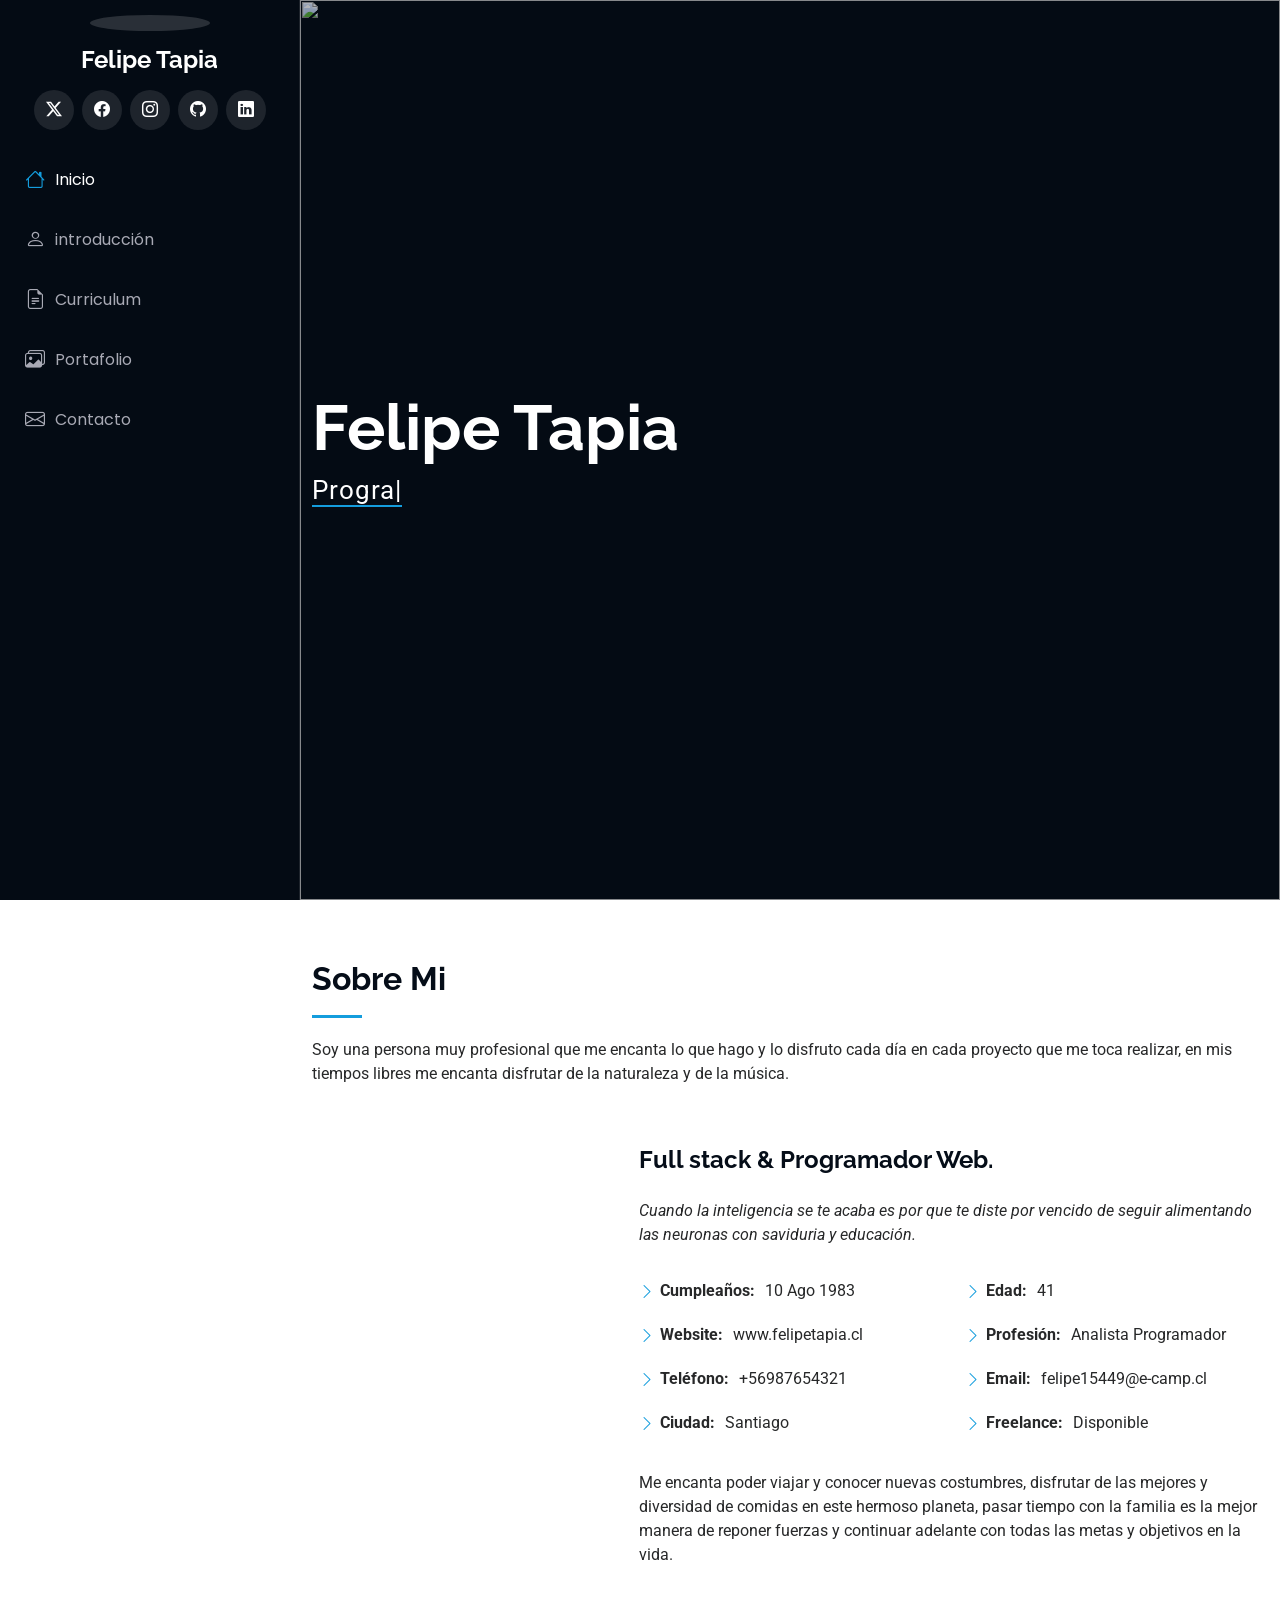
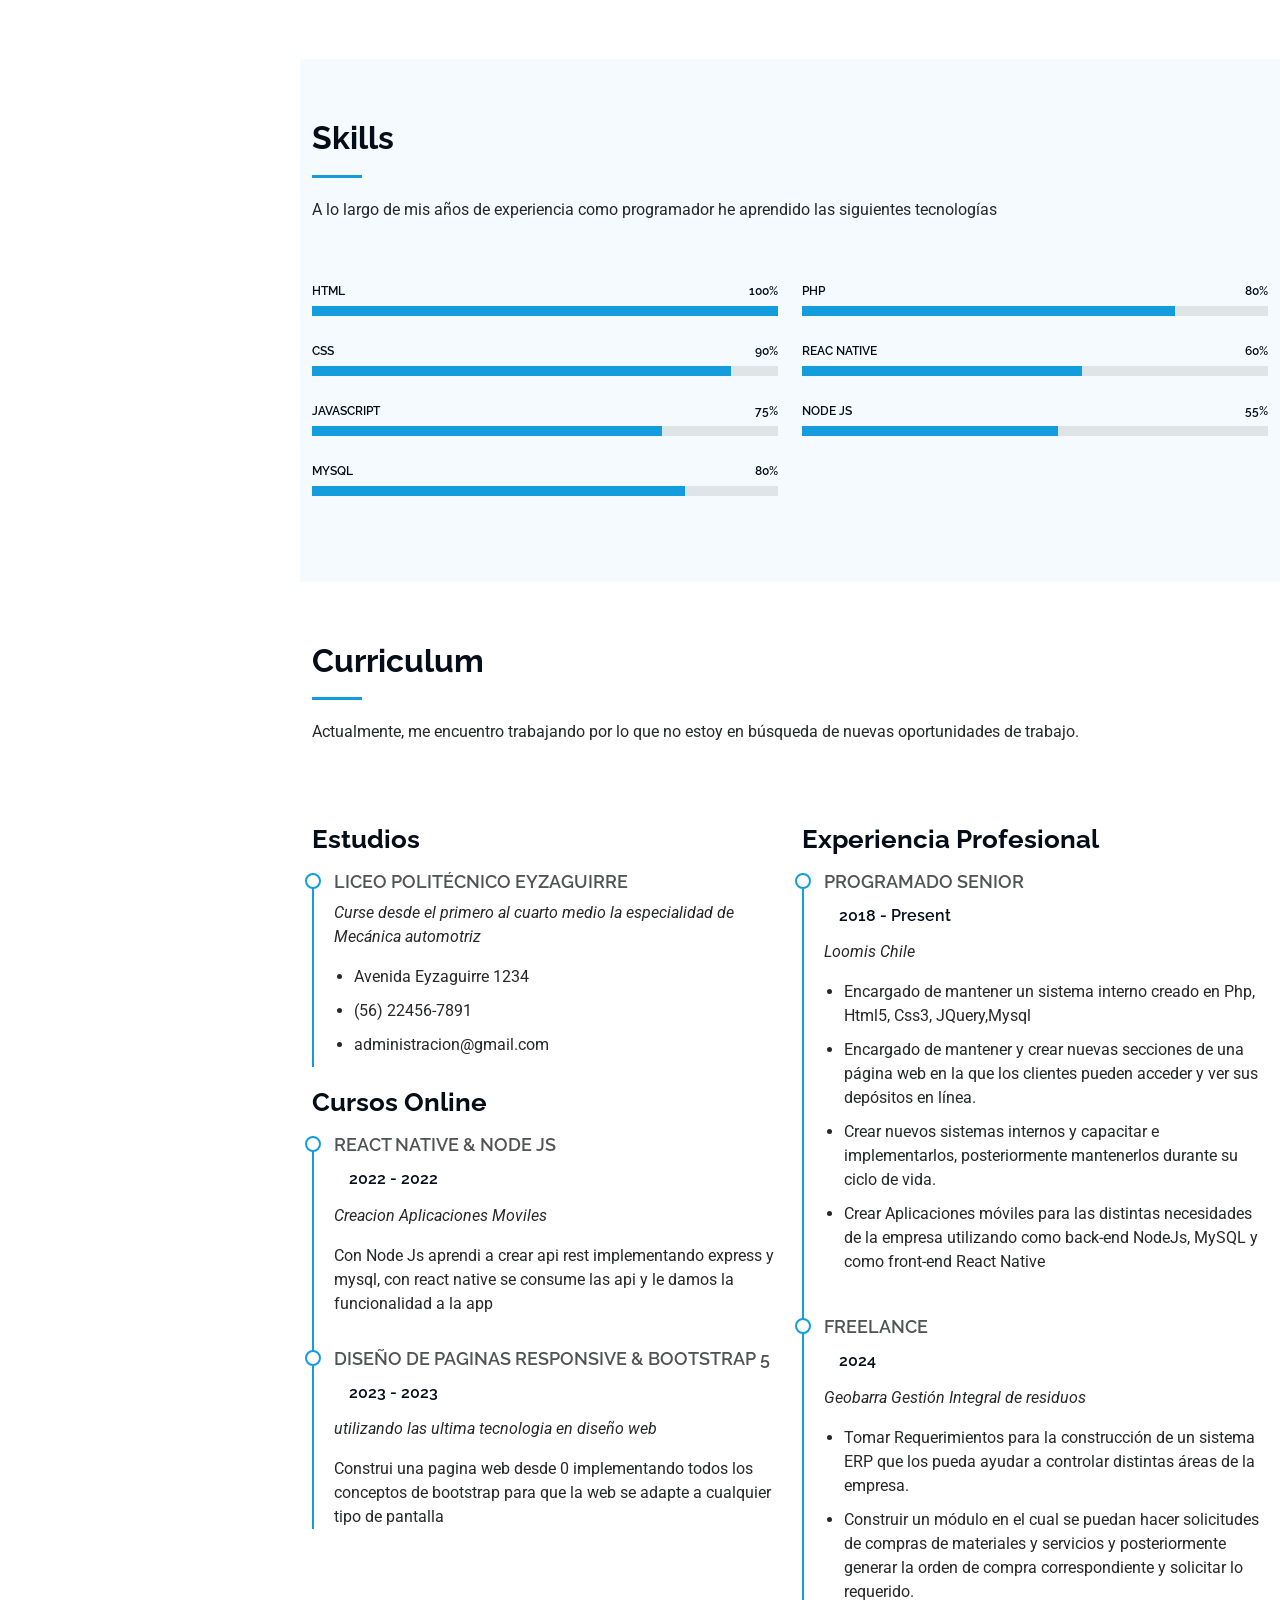
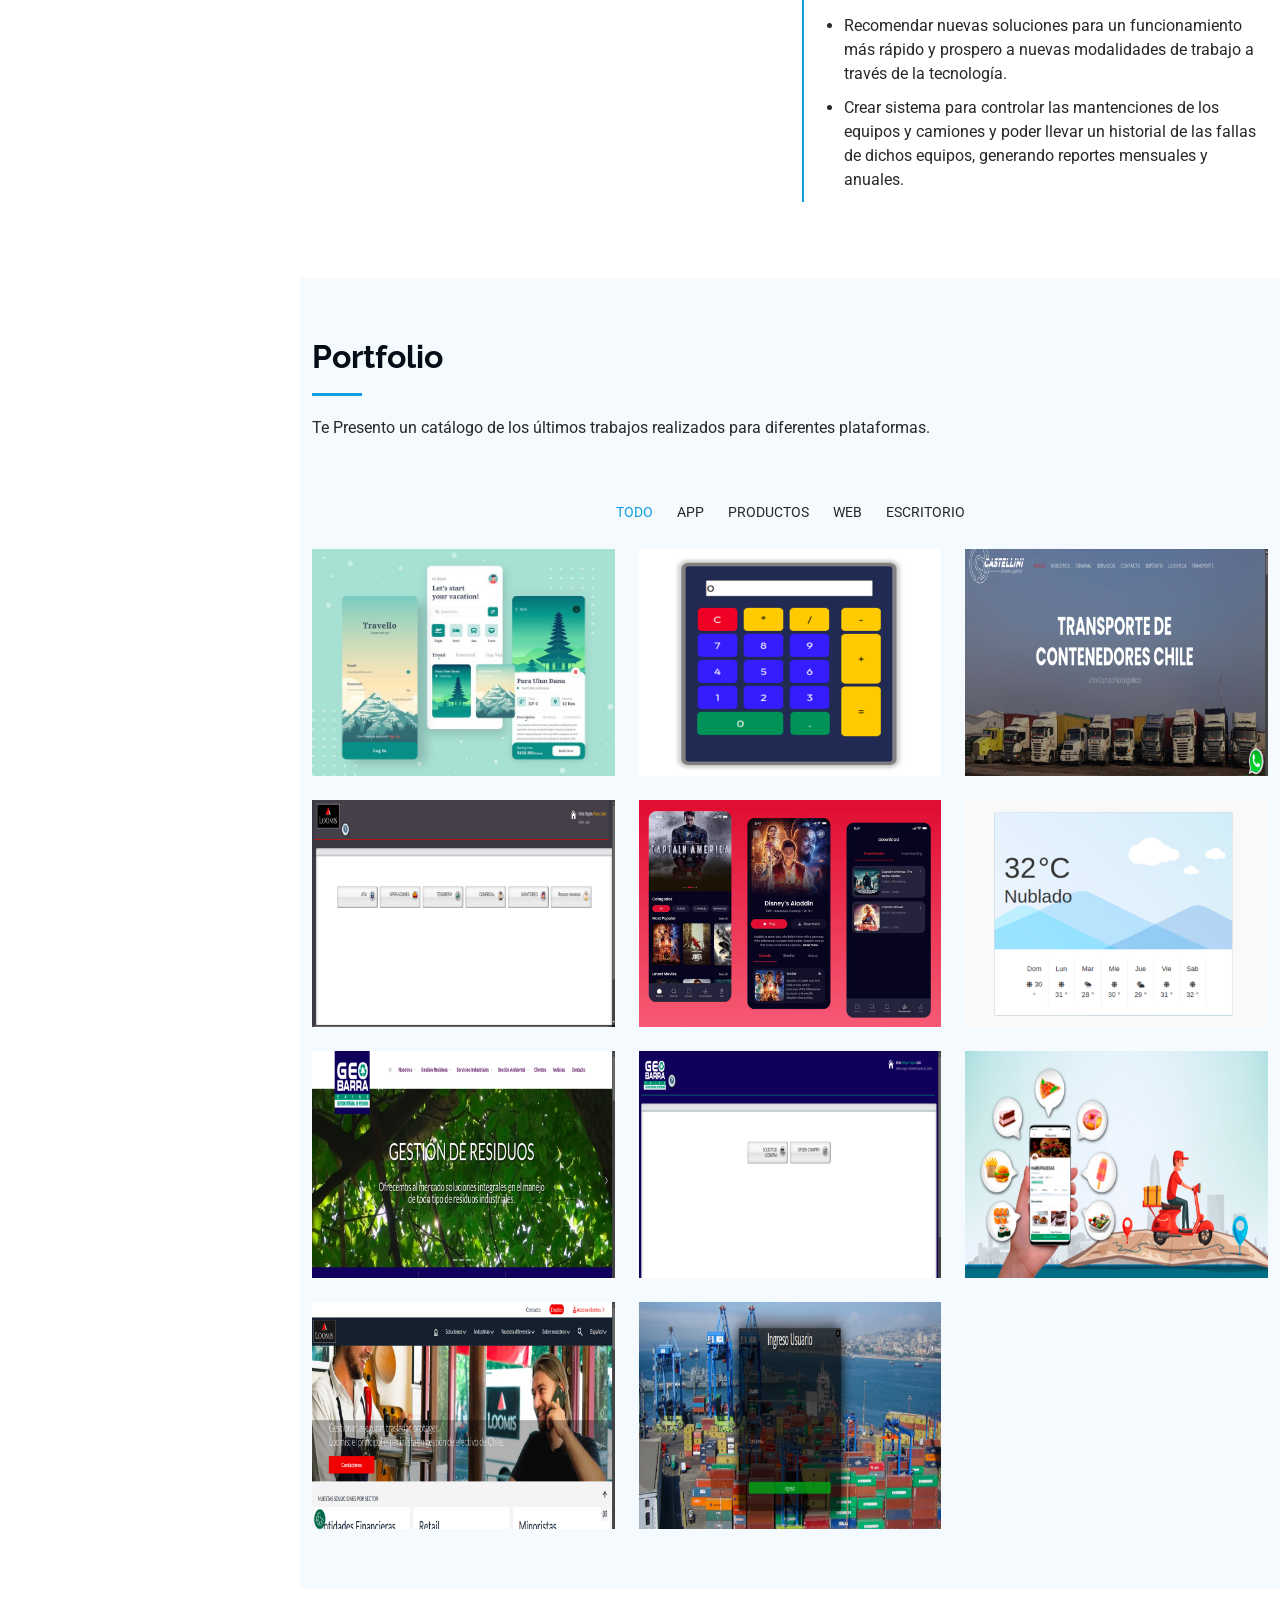
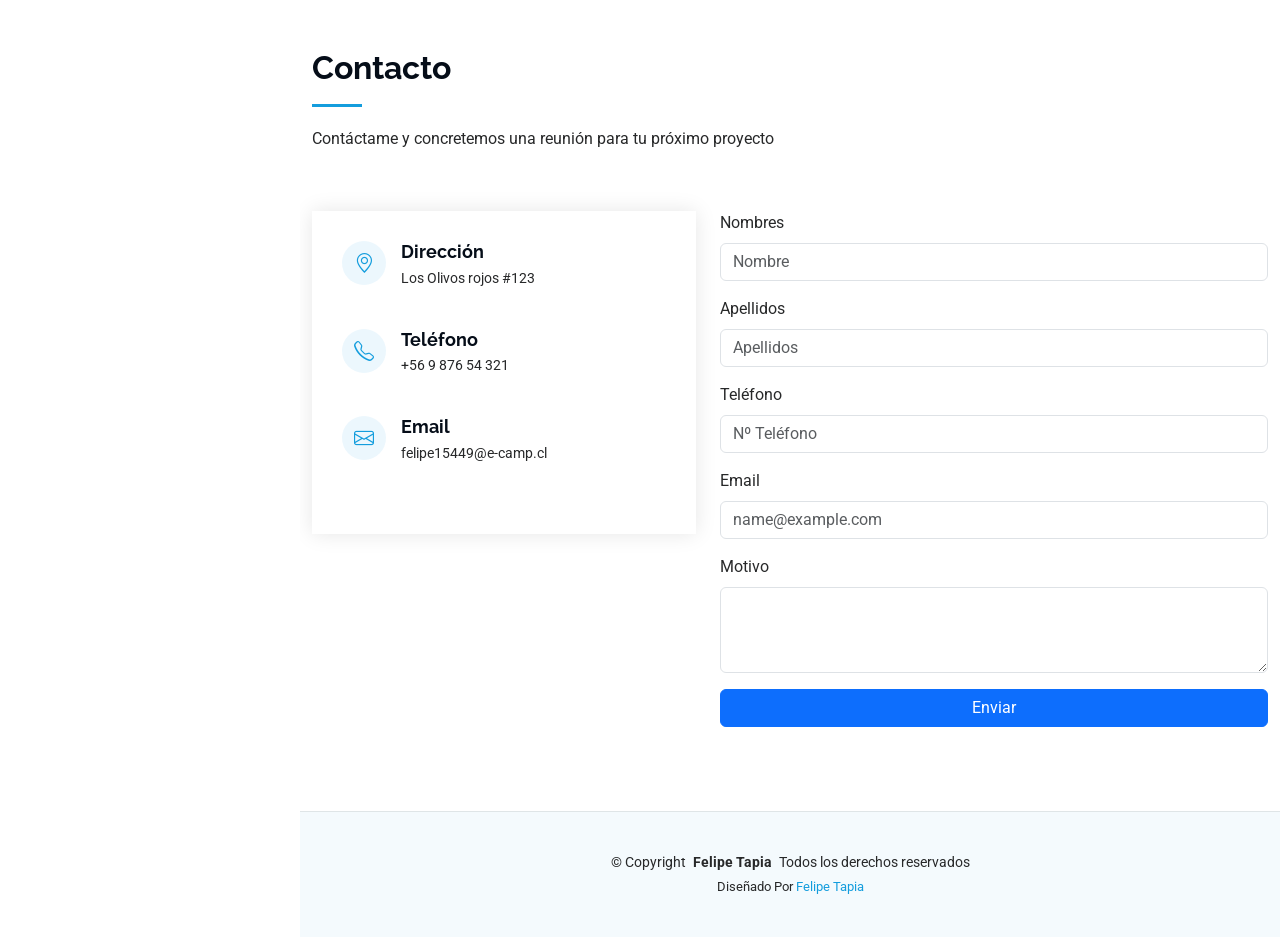
==== index.html @ 6b49dfb5 "Subiendo el Portafolio" ====
<!DOCTYPE html>
<html lang="es">

<head>
  <meta charset="utf-8">
  <meta content="width=device-width, initial-scale=1.0" name="viewport">
  <title>Felipe Tapia</title>
  <meta content="" name="description">
  <meta content="" name="keywords">

  <!-- Favicons -->
  
  <link href="assets/img/apple-touch-icon.png" rel="apple-touch-icon">
  <link href="https://cdn.jsdelivr.net/npm/bootstrap@5.0.2/dist/css/bootstrap.min.css" rel="stylesheet" integrity="sha384-EVSTQN3/azprG1Anm3QDgpJLIm9Nao0Yz1ztcQTwFspd3yD65VohhpuuCOmLASjC" crossorigin="anonymous">

  <!-- Fonts -->
  <link href="https://fonts.googleapis.com" rel="preconnect">
  <link href="https://fonts.gstatic.com" rel="preconnect" crossorigin>
  <link href="https://fonts.googleapis.com/css2?family=Roboto:ital,wght@0,100;0,300;0,400;0,500;0,700;0,900;1,100;1,300;1,400;1,500;1,700;1,900&family=Poppins:ital,wght@0,100;0,200;0,300;0,400;0,500;0,600;0,700;0,800;0,900;1,100;1,200;1,300;1,400;1,500;1,600;1,700;1,800;1,900&family=Raleway:ital,wght@0,100;0,200;0,300;0,400;0,500;0,600;0,700;0,800;0,900;1,100;1,200;1,300;1,400;1,500;1,600;1,700;1,800;1,900&display=swap" rel="stylesheet">

  <!-- Vendor CSS Files -->
  <link href="assets/vendor/bootstrap/css/bootstrap.min.css" rel="stylesheet">
  <link href="assets/vendor/bootstrap-icons/bootstrap-icons.css" rel="stylesheet">
  <link href="assets/vendor/aos/aos.css" rel="stylesheet">
  <link href="assets/vendor/glightbox/css/glightbox.min.css" rel="stylesheet">
  <link href="assets/vendor/swiper/swiper-bundle.min.css" rel="stylesheet">

  <!-- Main CSS File -->
  <link href="assets/css/main.css" rel="stylesheet">


</head>

<body class="index-page">

  <header id="header" class="header dark-background d-flex flex-column">
    <i class="header-toggle d-xl-none bi bi-list"></i>

    <div class="profile-img">
      <img src="assets/img/my-profile-img.jpg" alt="" class="img-fluid rounded-circle">
    </div>

    <a href="index.html" class="logo d-flex align-items-center justify-content-center">
      <!-- Uncomment the line below if you also wish to use an image logo -->
      <!-- <img src="assets/img/logo.png" alt=""> -->
      <h1 class="sitename">Felipe Tapia</h1>
    </a>

    <div class="social-links text-center">
      <a href="#" class="twitter"><i class="bi bi-twitter-x"></i></a>
      <a href="#" class="facebook"><i class="bi bi-facebook"></i></a>
      <a href="#" class="instagram"><i class="bi bi-instagram"></i></a>
      <a href="#" class="google-plus"><i class="bi bi-github"></i></a>
      <a href="#" class="linkedin"><i class="bi bi-linkedin"></i></a>
    </div>

    <nav id="navmenu" class="navmenu">
      <ul>
        <li><a href="#inicio" class="active"><i class="bi bi-house navicon"></i>Inicio</a></li>
        <li><a href="#introduccion"><i class="bi bi-person navicon"></i> introducción</a></li>
        <li><a href="#curriculum"><i class="bi bi-file-earmark-text navicon"></i> Curriculum</a></li>
        <li><a href="#portafolio"><i class="bi bi-images navicon"></i> Portafolio</a></li>
        <li><a href="#contacto"><i class="bi bi-envelope navicon"></i> Contacto</a></li>
      </ul>
    </nav>

  </header>

  <main class="main">

    <!-- Hero Section -->
    <section id="inicio" class="hero section dark-background">

      <img src="assets/img/hero-bg.jpg" alt="" data-aos="fade-in" class="">

      <div class="container" data-aos="fade-up" data-aos-delay="100">
        <h2>Felipe Tapia</h2>
        <p><span class="typed" data-typed-items="Programador, Full Stack, Freelancer">Programador</span><span class="typed-cursor typed-cursor--blink" aria-hidden="true"></span><span class="typed-cursor typed-cursor--blink" aria-hidden="true"></span></p>
      </div>

    </section><!-- /Hero Section -->

    <!-- About Section -->
    <section id="introduccion" class="about section">

      <!-- Section Title -->
      <div class="container section-title" data-aos="fade-up">
        <h2>Sobre Mi</h2>
        <p>Soy una persona muy profesional que me encanta lo que hago y lo disfruto cada día en cada proyecto que me toca realizar, en mis tiempos libres me encanta disfrutar de la naturaleza y de la música. </p>
      </div><!-- End Section Title -->

      <div class="container" data-aos="fade-up" data-aos-delay="100">

        <div class="row gy-4 justify-content-center">
          <div class="col-lg-4">
            <img src="assets/img/my-profile-img.jpg" class="img-fluid" alt="">
          </div>
          <div class="col-lg-8 content">
            <h2>Full stack &amp; Programador Web.</h2>
            <p class="fst-italic py-3">
              Cuando la inteligencia se te acaba es por que te diste por vencido de seguir alimentando las neuronas con saviduria y educación.
            </p>
            <div class="row">
              <div class="col-lg-6">
                <ul>
                  <li><i class="bi bi-chevron-right"></i> <strong>Cumpleaños:</strong> <span>10 Ago 1983</span></li>
                  <li><i class="bi bi-chevron-right"></i> <strong>Website:</strong> <span>www.felipetapia.cl</span></li>
                  <li><i class="bi bi-chevron-right"></i> <strong>Teléfono:</strong> <span>+56987654321</span></li>
                  <li><i class="bi bi-chevron-right"></i> <strong>Ciudad:</strong> <span>Santiago</span></li>
                </ul>
              </div>
              <div class="col-lg-6">
                <ul>
                  <li><i class="bi bi-chevron-right"></i> <strong>Edad:</strong> <span>41</span></li>
                  <li><i class="bi bi-chevron-right"></i> <strong>Profesión:</strong> <span>Analista Programador</span></li>
                  <li><i class="bi bi-chevron-right"></i> <strong>Email:</strong> <span>felipe15449@e-camp.cl</span></li>
                  <li><i class="bi bi-chevron-right"></i> <strong>Freelance:</strong> <span>Disponible</span></li>
                </ul>
              </div>
            </div>
            <p class="py-3">
              Me encanta poder viajar y conocer nuevas costumbres, disfrutar de las mejores y diversidad de comidas en este hermoso planeta, pasar tiempo con la familia es la mejor manera de reponer fuerzas y continuar adelante con todas las metas y objetivos en la vida.
            </p>
          </div>
        </div>

      </div>

    </section><!-- /About Section -->



    <!-- Skills Section -->
    <section id="skills" class="skills section light-background">

      <!-- Section Title -->
      <div class="container section-title" data-aos="fade-up">
        <h2>Skills</h2>
        <p>A lo largo de mis años de experiencia como programador he aprendido las siguientes tecnologías</p>
      </div><!-- End Section Title -->

      <div class="container" data-aos="fade-up" data-aos-delay="100">

        <div class="row skills-content skills-animation">

          <div class="col-lg-6">

            <div class="progress">
              <span class="skill"><span>HTML</span> <i class="val">100%</i></span>
              <div class="progress-bar-wrap">
                <div class="progress-bar" role="progressbar" aria-valuenow="100" aria-valuemin="0" aria-valuemax="100"></div>
              </div>
            </div><!-- End Skills Item -->

            <div class="progress">
              <span class="skill"><span>CSS</span> <i class="val">90%</i></span>
              <div class="progress-bar-wrap">
                <div class="progress-bar" role="progressbar" aria-valuenow="90" aria-valuemin="0" aria-valuemax="100"></div>
              </div>
            </div><!-- End Skills Item -->

            <div class="progress">
              <span class="skill"><span>JavaScript</span> <i class="val">75%</i></span>
              <div class="progress-bar-wrap">
                <div class="progress-bar" role="progressbar" aria-valuenow="75" aria-valuemin="0" aria-valuemax="100"></div>
              </div>
            </div><!-- End Skills Item -->

            <div class="progress">
              <span class="skill"><span>Mysql</span> <i class="val">80%</i></span>
              <div class="progress-bar-wrap">
                <div class="progress-bar" role="progressbar" aria-valuenow="80" aria-valuemin="0" aria-valuemax="100"></div>
              </div>
            </div><!-- End Skills Item -->

          </div>

          <div class="col-lg-6">

            <div class="progress">
              <span class="skill"><span>PHP</span> <i class="val">80%</i></span>
              <div class="progress-bar-wrap">
                <div class="progress-bar" role="progressbar" aria-valuenow="80" aria-valuemin="0" aria-valuemax="100"></div>
              </div>
            </div><!-- End Skills Item -->

            <div class="progress">
              <span class="skill"><span>Reac Native</span> <i class="val">60%</i></span>
              <div class="progress-bar-wrap">
                <div class="progress-bar" role="progressbar" aria-valuenow="60" aria-valuemin="0" aria-valuemax="100"></div>
              </div>
            </div><!-- End Skills Item -->

            <div class="progress">
              <span class="skill"><span>Node Js</span> <i class="val">55%</i></span>
              <div class="progress-bar-wrap">
                <div class="progress-bar" role="progressbar" aria-valuenow="55" aria-valuemin="0" aria-valuemax="100"></div>
              </div>
            </div><!-- End Skills Item -->

          </div>

        </div>

      </div>

    </section><!-- /Skills Section -->

    <!-- Resume Section -->
    <section id="curriculum" class="resume section">

      <!-- Section Title -->
      <div class="container section-title" data-aos="fade-up">
        <h2>Curriculum</h2>
        <p>Actualmente, me encuentro trabajando por lo que no estoy en búsqueda de nuevas oportunidades de trabajo.</p>
      </div><!-- End Section Title -->

      <div class="container">

        <div class="row">

          <div class="col-lg-6" data-aos="fade-up" data-aos-delay="100">
            <h3 class="resume-title">Estudios</h3>

            <div class="resume-item pb-0">
              <h4>Liceo Politécnico Eyzaguirre</h4>
              <p><em>Curse desde el primero al cuarto medio la especialidad de Mecánica automotriz</em></p>
              <ul>
                <li>Avenida Eyzaguirre 1234</li>
                <li>(56) 22456-7891</li>
                <li>administracion@gmail.com</li>
              </ul>
            </div><!-- Edn Resume Item -->

            <h3 class="resume-title">Cursos Online</h3>
            <div class="resume-item">
              <h4>React Native &amp; Node Js</h4>
              <h5>2022 - 2022</h5>
              <p><em>Creacion Aplicaciones Moviles</em></p>
              <p>Con Node Js aprendi a crear api rest implementando express y mysql, con react native se consume las api y le damos la funcionalidad a la app</p>
            </div><!-- Edn Resume Item -->

            <div class="resume-item">
              <h4>Diseño De Paginas Responsive &amp; Bootstrap 5</h4>
              <h5>2023 - 2023</h5>
              <p><em>utilizando las ultima tecnologia en diseño web</em></p>
              <p>Construi una pagina web desde 0 implementando todos los conceptos de bootstrap para que la web se adapte a cualquier tipo de pantalla</p>
            </div><!-- Edn Resume Item -->

          </div>

          <div class="col-lg-6" data-aos="fade-up" data-aos-delay="200">
            <h3 class="resume-title">Experiencia Profesional</h3>
            <div class="resume-item">
              <h4>Programado Senior</h4>
              <h5>2018 - Present</h5>
              <p><em>Loomis Chile </em></p>
              <ul>
                <li>Encargado de mantener un sistema interno creado en Php, Html5, Css3, JQuery,Mysql</li>
                <li>Encargado de mantener y crear nuevas secciones de una página web en la que los clientes pueden acceder y ver sus depósitos en línea. </li>
                <li>Crear nuevos sistemas internos y capacitar e implementarlos, posteriormente mantenerlos durante su ciclo de vida.</li>
                <li>Crear Aplicaciones móviles para las distintas necesidades de la empresa utilizando como back-end NodeJs, MySQL y como front-end React Native</li>
              </ul>
            </div><!-- Edn Resume Item -->

            <div class="resume-item">
              <h4>Freelance</h4>
              <h5>2024</h5>
              <p><em>Geobarra Gestión Integral de residuos</em></p>
              <ul>
                <li>Tomar Requerimientos para la construcción de un sistema ERP que los pueda ayudar a controlar distintas áreas de la empresa.</li>
                <li>Construir un módulo en el cual se puedan hacer solicitudes de compras de materiales y servicios y posteriormente generar la orden de compra correspondiente y solicitar lo requerido.</li>
                <li>Recomendar nuevas soluciones para un funcionamiento más rápido y prospero a nuevas modalidades de trabajo a través de la tecnología.</li>
                <li>Crear sistema para controlar las mantenciones de los equipos y camiones y poder llevar un historial de las fallas de dichos equipos, generando reportes mensuales y anuales.</li>
              </ul>
            </div><!-- Edn Resume Item -->

          </div>

        </div>

      </div>

    </section><!-- /Resume Section -->

    <!-- Portfolio Section -->
    <section id="portafolio" class="portfolio section light-background">

      <!-- Section Title -->
      <div class="container section-title" data-aos="fade-up">
        <h2>Portfolio</h2>
        <p>Te Presento un catálogo de los últimos trabajos realizados para diferentes plataformas.</p>
      </div><!-- End Section Title -->

      <div class="container">

        <div class="isotope-layout" data-default-filter="*" data-layout="masonry" data-sort="original-order">

          <ul class="portfolio-filters isotope-filters" data-aos="fade-up" data-aos-delay="100">
            <li data-filter="*" class="filter-active">Todo</li>
            <li data-filter=".filter-app">App</li>
            <li data-filter=".filter-product">Productos</li>
            <li data-filter=".filter-branding">Web</li>
            <li data-filter=".filter-books">Escritorio</li>
          </ul><!-- End Portfolio Filters -->

          <div class="row gy-4 isotope-container" data-aos="fade-up" data-aos-delay="200">

            <div class="col-lg-4 col-md-6 portfolio-item isotope-item filter-app">
              <div class="portfolio-content h-100">
                <img src="assets/img/portfolio/travel-app.jpg" class="img-fluid" alt="">
                <div class="portfolio-info">
                  <h4>App Travel</h4>
                  <p>App Móvil para Viajeros</p>
                  <a href="assets/img/portfolio/travel-app.jpg" title="App Travel" data-gallery="portfolio-gallery-app" class="glightbox preview-link"><i class="bi bi-zoom-in"></i></a>
                  <a href="https//github.com" title="More Details" class="details-link"><i class="bi bi-link-45deg"></i></a>
                </div>
              </div>
            </div><!-- End Portfolio Item -->

            <div class="col-lg-4 col-md-6 portfolio-item isotope-item filter-product">
              <div class="portfolio-content h-100">
                <img src="assets/img/portfolio/calculadora.png" class="img-fluid" alt="">
                <div class="portfolio-info">
                  <h4>Calculadora</h4>
                  <p>Calucaldora Pequeña</p>
                  <a href="assets/img/portfolio/calculadora.png" title="Calculadora" data-gallery="portfolio-gallery-product" class="glightbox preview-link"><i class="bi bi-zoom-in"></i></a>
                  <a href="#" title="More Details" class="details-link"><i class="bi bi-link-45deg"></i></a>
                </div>
              </div>
            </div><!-- End Portfolio Item -->

            <div class="col-lg-4 col-md-6 portfolio-item isotope-item filter-branding">
              <div class="portfolio-content h-100">
                <img src="assets/img/portfolio/web-1.png" class="img-fluid" alt="">
                <div class="portfolio-info">
                  <h4>Web Castellini</h4>
                  <p>Pagina Web Empresa Castellini</p>
                  <a href="assets/img/portfolio/web-1.png" title="Castellini" data-gallery="portfolio-gallery-branding" class="glightbox preview-link"><i class="bi bi-zoom-in"></i></a>
                  <a href="#" title="More Details" class="details-link"><i class="bi bi-link-45deg"></i></a>
                </div>
              </div>
            </div><!-- End Portfolio Item -->

            <div class="col-lg-4 col-md-6 portfolio-item isotope-item filter-books">
              <div class="portfolio-content h-100">
                <img src="assets/img/portfolio/escritorio-1.png" class="img-fluid" alt="">
                <div class="portfolio-info">
                  <h4>Sistema Loomis</h4>
                  <p>Sistema Integral Loomis</p>
                  <a href="assets/img/portfolio/escritorio-1.png" title="Loomis System" data-gallery="portfolio-gallery-book" class="glightbox preview-link"><i class="bi bi-zoom-in"></i></a>
                  <a href="#" title="More Details" class="details-link"><i class="bi bi-link-45deg"></i></a>
                </div>
              </div>
            </div><!-- End Portfolio Item -->

            <div class="col-lg-4 col-md-6 portfolio-item isotope-item filter-app">
              <div class="portfolio-content h-100">
                <img src="assets/img/portfolio/app-movies.jpg" class="img-fluid" alt="">
                <div class="portfolio-info">
                  <h4>App Movies</h4>
                  <p>App de catálogos de películas</p>
                  <a href="assets/img/portfolio/app-movies.jpg" title="App Movies" data-gallery="portfolio-gallery-app" class="glightbox preview-link"><i class="bi bi-zoom-in"></i></a>
                  <a href="#" title="More Details" class="details-link"><i class="bi bi-link-45deg"></i></a>
                </div>
              </div>
            </div><!-- End Portfolio Item -->

            <div class="col-lg-4 col-md-6 portfolio-item isotope-item filter-product">
              <div class="portfolio-content h-100">
                <img src="assets/img/portfolio/celcius.png" class="img-fluid" alt="">
                <div class="portfolio-info">
                  <h4>Clima</h4>
                  <p>Controlador del clima</p>
                  <a href="assets/img/portfolio/celcius.png" title="Clima" data-gallery="portfolio-gallery-product" class="glightbox preview-link"><i class="bi bi-zoom-in"></i></a>
                  <a href="#" title="More Details" class="details-link"><i class="bi bi-link-45deg"></i></a>
                </div>
              </div>
            </div><!-- End Portfolio Item -->

            <div class="col-lg-4 col-md-6 portfolio-item isotope-item filter-branding">
              <div class="portfolio-content h-100">
                <img src="assets/img/portfolio/web-2.png" class="img-fluid" alt="">
                <div class="portfolio-info">
                  <h4>Geobarra</h4>
                  <p>Web Empresa Geobarra</p>
                  <a href="assets/img/portfolio/web-2.png" title="geobarra" data-gallery="portfolio-gallery-branding" class="glightbox preview-link"><i class="bi bi-zoom-in"></i></a>
                  <a href="#" title="More Details" class="details-link"><i class="bi bi-link-45deg"></i></a>
                </div>
              </div>
            </div><!-- End Portfolio Item -->

            <div class="col-lg-4 col-md-6 portfolio-item isotope-item filter-books">
              <div class="portfolio-content h-100">
                <img src="assets/img/portfolio/escritorio-2.png" class="img-fluid" alt="">
                <div class="portfolio-info">
                  <h4>Sistema Geobarra</h4>
                  <p>Sistema Integral Geobarra</p>
                  <a href="assets/img/portfolio/escritorio-2.png" title="Geobarra System" data-gallery="portfolio-gallery-book" class="glightbox preview-link"><i class="bi bi-zoom-in"></i></a>
                  <a href="#" title="More Details" class="details-link"><i class="bi bi-link-45deg"></i></a>
                </div>
              </div>
            </div><!-- End Portfolio Item -->

            <div class="col-lg-4 col-md-6 portfolio-item isotope-item filter-app">
              <div class="portfolio-content h-100">
                <img src="assets/img/portfolio/app-delivery.jpg" class="img-fluid" alt="">
                <div class="portfolio-info">
                  <h4>App delivery</h4>
                  <p>App Venta comida rápida</p>
                  <a href="assets/img/portfolio/app-delivery.jpg" title="App Delivery" data-gallery="portfolio-gallery-app" class="glightbox preview-link"><i class="bi bi-zoom-in"></i></a>
                  <a href="#" title="More Details" class="details-link"><i class="bi bi-link-45deg"></i></a>
                </div>
              </div>
            </div><!-- End Portfolio Item -->

           

            <div class="col-lg-4 col-md-6 portfolio-item isotope-item filter-branding">
              <div class="portfolio-content h-100">
                <img src="assets/img/portfolio/web-3.png" class="img-fluid" alt="">
                <div class="portfolio-info">
                  <h4>web Loomis</h4>
                  <p>Pagina Web Loomis</p>
                  <a href="assets/img/portfolio/web-3.png" title="Loomis" data-gallery="portfolio-gallery-branding" class="glightbox preview-link"><i class="bi bi-zoom-in"></i></a>
                  <a href="#" title="More Details" class="details-link"><i class="bi bi-link-45deg"></i></a>
                </div>
              </div>
            </div><!-- End Portfolio Item -->

            <div class="col-lg-4 col-md-6 portfolio-item isotope-item filter-books">
              <div class="portfolio-content h-100">
                <img src="assets/img/portfolio/escritorio-3.png" class="img-fluid" alt="">
                <div class="portfolio-info">
                  <h4>Sitema Castellini</h4>
                  <p>Sistema Integral Castellini</p>
                  <a href="assets/img/portfolio/escritorio-3.png" title="Castellini System" data-gallery="portfolio-gallery-book" class="glightbox preview-link"><i class="bi bi-zoom-in"></i></a>
                  <a href="#" title="More Details" class="details-link"><i class="bi bi-link-45deg"></i></a>
                </div>
              </div>
            </div><!-- End Portfolio Item -->

          </div><!-- End Portfolio Container -->

        </div>

      </div>

    </section><!-- /Portfolio Section -->



    <!-- Contact Section -->
    <section id="contacto" class="contact section">

      <!-- Section Title -->
      <div class="container section-title" data-aos="fade-up">
        <h2>Contacto</h2>
        <p>Contáctame y concretemos una reunión para tu próximo proyecto</p>
      </div><!-- End Section Title -->

      <div class="container" data-aos="fade-up" data-aos-delay="100">

        <div class="row gy-4">

          <div class="col-lg-5">

            <div class="info-wrap">
              <div class="info-item d-flex" data-aos="fade-up" data-aos-delay="200">
                <i class="bi bi-geo-alt flex-shrink-0"></i>
                <div>
                  <h3>Dirección</h3>
                  <p>Los Olivos rojos #123</p>
                </div>
              </div><!-- End Info Item -->

              <div class="info-item d-flex" data-aos="fade-up" data-aos-delay="300">
                <i class="bi bi-telephone flex-shrink-0"></i>
                <div>
                  <h3>Teléfono</h3>
                  <p>+56 9 876 54 321</p>
                </div>
              </div><!-- End Info Item -->

              <div class="info-item d-flex" data-aos="fade-up" data-aos-delay="400">
                <i class="bi bi-envelope flex-shrink-0"></i>
                <div>
                  <h3>Email </h3>
                  <p>felipe15449@e-camp.cl</p>
                </div>
              </div><!-- End Info Item -->

              
            </div>
          </div>

          <div class="col-lg-7">
            <div class="mb-3">
              <label for="exampleFormControlInput1" class="form-label">Nombres</label>
              <input type="text" class="form-control" id="nombre" placeholder="Nombre" required>
              <div id="validaNombre"></div>
            </div>
            <div class="mb-3">
              <label for="exampleFormControlInput1" class="form-label">Apellidos</label>
              <input type="text" class="form-control" id="apellidos" placeholder="Apellidos" required>
              <div id="validApellidos"></div>
            </div>
            <div class="mb-3">
              <label for="exampleFormControlInput1" class="form-label">Teléfono</label>
              <input type="text" class="form-control" id="telefono" placeholder="Nº Teléfono" required>
              <div id="validaTelefono"></div>
            </div>
            
            <div class="mb-3">
              <label for="exampleFormControlInput1" class="form-label">Email</label>
              <input type="email" class="form-control" id="email" placeholder="name@example.com" required>
              <div id="validaEmail"></div>
            </div>
            <div class="mb-3">
              <label for="exampleFormControlTextarea1" class="form-label">Motivo</label>
              <textarea class="form-control" id="motivo" rows="3" required></textarea>
              <div id="validaMotivo"></div>
            </div>

            <div class="d-grid gap-2">
              
              <button class="btn btn-primary" type="button" id="alertButton">Enviar</button>
            </div>
          </div><!-- End Contacto Formulario -->
          <div id="alertContainer"></div>

        </div>

      </div>

    </section><!-- /Contacto Section -->

  </main>

  <footer id="footer" class="footer position-relative light-background">

    <div class="container">
      <div class="copyright text-center ">
        <p>© <span>Copyright</span> <strong class="px-1 sitename">Felipe Tapia</strong> <span>Todos los derechos reservados</span></p>
      </div>
      <div class="credits">
        
        Diseñado Por <a href="#">Felipe Tapia</a>
      </div>
    </div>

  </footer>

  <!-- Scroll Top -->
  <a href="#" id="scroll-top" class="scroll-top d-flex align-items-center justify-content-center"><i class="bi bi-arrow-up-short"></i></a>

  <!-- Preloader -->
  <div id="preloader"></div>

  <!-- Vendor JS Files -->
   <script src="assets/js/script.js"></script>
  <script src="assets/vendor/bootstrap/js/bootstrap.bundle.min.js"></script>
  <script src="assets/vendor/php-email-form/validate.js"></script>
  <script src="assets/vendor/aos/aos.js"></script>
  <script src="assets/vendor/typed.js/typed.umd.js"></script>
  <script src="assets/vendor/purecounter/purecounter_vanilla.js"></script>
  <script src="assets/vendor/waypoints/noframework.waypoints.js"></script>
  <script src="assets/vendor/glightbox/js/glightbox.min.js"></script>
  <script src="assets/vendor/imagesloaded/imagesloaded.pkgd.min.js"></script>
  <script src="assets/vendor/isotope-layout/isotope.pkgd.min.js"></script>
  <script src="assets/vendor/swiper/swiper-bundle.min.js"></script>
  

  <!-- Main JS File -->
  <script src="assets/js/main.js"></script>

</body>

</html>
---- assets/css/main.css ----
/**
* Template Name: iPortfolio
* Template URL: https://bootstrapmade.com/iportfolio-bootstrap-portfolio-websites-template/
* Updated: Jun 29 2024 with Bootstrap v5.3.3
* Author: BootstrapMade.com
* License: https://bootstrapmade.com/license/
*/

/*--------------------------------------------------------------
# Font & Color Variables
# Help: https://bootstrapmade.com/color-system/
--------------------------------------------------------------*/
/* Fonts */
:root {
  --default-font: "Roboto",  system-ui, -apple-system, "Segoe UI", Roboto, "Helvetica Neue", Arial, "Noto Sans", "Liberation Sans", sans-serif, "Apple Color Emoji", "Segoe UI Emoji", "Segoe UI Symbol", "Noto Color Emoji";
  --heading-font: "Raleway",  sans-serif;
  --nav-font: "Poppins",  sans-serif;
}

/* Global Colors - The following color variables are used throughout the website. Updating them here will change the color scheme of the entire website */
:root { 
  --background-color: #ffffff; /* Background color for the entire website, including individual sections */
  --default-color: #272829; /* Default color used for the majority of the text content across the entire website */
  --heading-color: #050d18; /* Color for headings, subheadings and title throughout the website */
  --accent-color: #149ddd; /* Accent color that represents your brand on the website. It's used for buttons, links, and other elements that need to stand out */
  --surface-color: #ffffff; /* The surface color is used as a background of boxed elements within sections, such as cards, icon boxes, or other elements that require a visual separation from the global background. */
  --contrast-color: #ffffff; /* Contrast color for text, ensuring readability against backgrounds of accent, heading, or default colors. */
}

/* Nav Menu Colors - The following color variables are used specifically for the navigation menu. They are separate from the global colors to allow for more customization options */
:root {
  --nav-color: #a8a9b4;  /* The default color of the main navmenu links */
  --nav-hover-color: #ffffff; /* Applied to main navmenu links when they are hovered over or active */
  --nav-mobile-background-color: #040b14; /* Used as the background color for mobile navigation menu */
  --nav-dropdown-background-color: #040b14; /* Used as the background color for dropdown items that appear when hovering over primary navigation items */
  --nav-dropdown-color: #a8a9b4; /* Used for navigation links of the dropdown items in the navigation menu. */
  --nav-dropdown-hover-color: #ffffff; /* Similar to --nav-hover-color, this color is applied to dropdown navigation links when they are hovered over. */
}

/* Color Presets - These classes override global colors when applied to any section or element, providing reuse of the sam color scheme. */

.light-background {
  --background-color: #f4fafd;
  --surface-color: #ffffff;
}

.dark-background {
  --background-color: #040b14;
  --default-color: #ffffff;
  --heading-color: #ffffff;
  --surface-color: #151f2b;
  --contrast-color: #ffffff;
}

/* Smooth scroll */
:root {
  scroll-behavior: smooth;
}

/*--------------------------------------------------------------
# General Styling & Shared Classes
--------------------------------------------------------------*/
body {
  color: var(--default-color);
  background-color: var(--background-color);
  font-family: var(--default-font);
}

a {
  color: var(--accent-color);
  text-decoration: none;
  transition: 0.3s;
}

a:hover {
  color: color-mix(in srgb, var(--accent-color), transparent 25%);
  text-decoration: none;
}

h1,
h2,
h3,
h4,
h5,
h6 {
  color: var(--heading-color);
  font-family: var(--heading-font);
}

/* PHP Email Form Messages
------------------------------*/
.php-email-form .error-message {
  display: none;
  background: #df1529;
  color: #ffffff;
  text-align: left;
  padding: 15px;
  margin-bottom: 24px;
  font-weight: 600;
}

.php-email-form .sent-message {
  display: none;
  color: #ffffff;
  background: #059652;
  text-align: center;
  padding: 15px;
  margin-bottom: 24px;
  font-weight: 600;
}

.php-email-form .loading {
  display: none;
  background: var(--surface-color);
  text-align: center;
  padding: 15px;
  margin-bottom: 24px;
}

.php-email-form .loading:before {
  content: "";
  display: inline-block;
  border-radius: 50%;
  width: 24px;
  height: 24px;
  margin: 0 10px -6px 0;
  border: 3px solid var(--accent-color);
  border-top-color: var(--surface-color);
  animation: php-email-form-loading 1s linear infinite;
}

@keyframes php-email-form-loading {
  0% {
    transform: rotate(0deg);
  }

  100% {
    transform: rotate(360deg);
  }
}

/*--------------------------------------------------------------
# Global Header
--------------------------------------------------------------*/
.header {
  color: var(--default-color);
  background-color: var(--background-color);
  position: fixed;
  top: 0;
  left: 0;
  bottom: 0;
  padding: 0 15px;
  width: 300px;
  transition: all ease-in-out 0.3s;
  overflow-y: auto;
  z-index: 997;
  border-right: 1px solid color-mix(in srgb, var(--default-color), transparent 90%);
}

.header .profile-img img {
  margin: 15px auto;
  display: block;
  width: 120px;
  border: 8px solid color-mix(in srgb, var(--default-color), transparent 85%);
}

.header .logo {
  line-height: 1;
  margin-bottom: 15px;
}

.header .logo img {
  max-height: 32px;
  margin-right: 8px;
}

.header .logo h1 {
  font-size: 24px;
  margin: 0;
  font-weight: 700;
  color: var(--heading-color);
}

.header .social-links {
  margin: 0 0 20px 0;
}

.header .social-links a {
  font-size: 16px;
  display: inline-flex;
  align-items: center;
  justify-content: center;
  background: color-mix(in srgb, var(--default-color), transparent 90%);
  color: var(--default-color);
  margin: 0 2px;
  border-radius: 50%;
  text-align: center;
  width: 40px;
  height: 40px;
  transition: 0.3s;
}

.header .social-links a:hover {
  color: var(--contrast-color);
  background: var(--accent-color);
}

@media (min-width: 1200px) {

  .header~main,
  .header~#footer {
    margin-left: 300px;
  }
}

@media (max-width: 1199px) {
  .header {
    left: -100%;
  }
}

.header.header-show {
  left: 0;
}

.header .header-toggle {
  color: var(--contrast-color);
  background-color: var(--accent-color);
  font-size: 22px;
  display: flex;
  align-items: center;
  justify-content: center;
  width: 40px;
  height: 40px;
  border-radius: 50%;
  cursor: pointer;
  position: fixed;
  top: 15px;
  right: 15px;
  z-index: 9999;
  transition: background-color 0.3s;
}

.header .header-toggle:hover {
  color: var(--contrast-color);
  background-color: color-mix(in srgb, var(--accent-color) 90%, white 15%);
}

/*--------------------------------------------------------------
# Navigation Menu
--------------------------------------------------------------*/
.mobile-nav-toggle {
  display: none;
}

.navmenu {
  padding: 0;
  z-index: 9997;
}

.navmenu ul {
  list-style: none;
  padding: 0 0 20px 0;
  margin: 0;
}

.navmenu a,
.navmenu a:focus {
  color: var(--nav-color);
  padding: 15px 10px;
  font-family: var(--nav-font);
  font-size: 16px;
  font-weight: 400;
  display: flex;
  align-items: center;
  white-space: nowrap;
  transition: 0.3s;
  width: 100%;
}

.navmenu a .navicon,
.navmenu a:focus .navicon {
  font-size: 20px;
  margin-right: 10px;
}

.navmenu a .toggle-dropdown,
.navmenu a:focus .toggle-dropdown {
  font-size: 12px;
  line-height: 0;
  margin-left: auto;
  width: 30px;
  height: 30px;
  display: flex;
  align-items: center;
  justify-content: center;
  border-radius: 50%;
  transition: 0.3s;
  flex-shrink: 0;
  background-color: color-mix(in srgb, var(--accent-color), transparent 90%);
}

.navmenu a .toggle-dropdown:hover,
.navmenu a:focus .toggle-dropdown:hover {
  background-color: var(--accent-color);
  color: var(--contrast-color);
}

.navmenu a:hover,
.navmenu .active,
.navmenu .active:focus {
  color: var(--nav-hover-color);
}

.navmenu a:hover .navicon,
.navmenu .active .navicon,
.navmenu .active:focus .navicon {
  color: var(--accent-color);
}

.navmenu .active .toggle-dropdown,
.navmenu .active:focus .toggle-dropdown {
  background-color: var(--accent-color);
  color: var(--contrast-color);
  transform: rotate(180deg);
}

.navmenu .dropdown {
  display: block;
}

.navmenu .dropdown a,
.navmenu .dropdown a:focus {
  color: --nav-dropdown-color;
}

.navmenu .dropdown a:hover,
.navmenu .dropdown .active,
.navmenu .dropdown .active:focus {
  color: var(--nav-dropdown-hover-color);
}

.navmenu .dropdown ul {
  position: static;
  display: none;
  z-index: 99;
  padding: 5px 10px;
  margin: 5px 10px;
  background-color: var(--nav-dropdown-background-color);
  border: 1px solid color-mix(in srgb, var(--default-color), transparent 90%);
  box-shadow: none;
  transition: all 0.5s ease-in-out;
}

.navmenu .dropdown ul ul {
  background-color: rgba(33, 37, 41, 0.1);
}

.navmenu .dropdown>.dropdown-active {
  display: block;
  background-color: rgba(33, 37, 41, 0.03);
}

/*--------------------------------------------------------------
# Global Footer
--------------------------------------------------------------*/
.footer {
  color: var(--default-color);
  background-color: var(--background-color);
  font-size: 14px;
  padding: 40px 0;
  position: relative;
  border-top: 1px solid color-mix(in srgb, var(--default-color), transparent 90%);
}

.footer .copyright p {
  margin-bottom: 0;
}

.footer .credits {
  margin-top: 4px;
  font-size: 13px;
  text-align: center;
}

/*--------------------------------------------------------------
# Preloader
--------------------------------------------------------------*/
#preloader {
  position: fixed;
  inset: 0;
  z-index: 999999;
  overflow: hidden;
  background: var(--background-color);
  transition: all 0.6s ease-out;
}

#preloader:before {
  content: "";
  position: fixed;
  top: calc(50% - 30px);
  left: calc(50% - 30px);
  border: 6px solid #ffffff;
  border-color: var(--accent-color) transparent var(--accent-color) transparent;
  border-radius: 50%;
  width: 60px;
  height: 60px;
  animation: animate-preloader 1.5s linear infinite;
}

@keyframes animate-preloader {
  0% {
    transform: rotate(0deg);
  }

  100% {
    transform: rotate(360deg);
  }
}

/*--------------------------------------------------------------
# Scroll Top Button
--------------------------------------------------------------*/
.scroll-top {
  position: fixed;
  visibility: hidden;
  opacity: 0;
  right: 15px;
  bottom: -15px;
  z-index: 99999;
  background-color: var(--accent-color);
  width: 44px;
  height: 44px;
  border-radius: 50px;
  transition: all 0.4s;
}

.scroll-top i {
  font-size: 24px;
  color: var(--contrast-color);
  line-height: 0;
}

.scroll-top:hover {
  background-color: color-mix(in srgb, var(--accent-color), transparent 20%);
  color: var(--contrast-color);
}

.scroll-top.active {
  visibility: visible;
  opacity: 1;
  bottom: 15px;
}

/*--------------------------------------------------------------
# Disable aos animation delay on mobile devices
--------------------------------------------------------------*/
@media screen and (max-width: 768px) {
  [data-aos-delay] {
    transition-delay: 0 !important;
  }
}

/*--------------------------------------------------------------
# Global Page Titles & Breadcrumbs
--------------------------------------------------------------*/
.page-title {
  color: var(--default-color);
  background-color: var(--background-color);
  padding: 25px 0;
  position: relative;
}

.page-title h1 {
  font-size: 24px;
  font-weight: 700;
}

.page-title .breadcrumbs ol {
  display: flex;
  flex-wrap: wrap;
  list-style: none;
  padding: 0;
  margin: 0;
  font-size: 14px;
  font-weight: 400;
}

.page-title .breadcrumbs ol li+li {
  padding-left: 10px;
}

.page-title .breadcrumbs ol li+li::before {
  content: "/";
  display: inline-block;
  padding-right: 10px;
  color: color-mix(in srgb, var(--default-color), transparent 70%);
}

/*--------------------------------------------------------------
# Global Sections
--------------------------------------------------------------*/
section,
.section {
  color: var(--default-color);
  background-color: var(--background-color);
  padding: 60px 0;
  overflow: clip;
}

/*--------------------------------------------------------------
# Global Section Titles
--------------------------------------------------------------*/
.section-title {
  padding-bottom: 60px;
  position: relative;
}

.section-title h2 {
  font-size: 32px;
  font-weight: 700;
  margin-bottom: 20px;
  padding-bottom: 20px;
  position: relative;
}

.section-title h2:after {
  content: "";
  position: absolute;
  display: block;
  width: 50px;
  height: 3px;
  background: var(--accent-color);
  left: 0;
  bottom: 0;
}

.section-title p {
  margin-bottom: 0;
}

/*--------------------------------------------------------------
# Hero Section
--------------------------------------------------------------*/
.hero {
  width: 100%;
  min-height: 100vh;
  position: relative;
  padding: 80px 0;
  display: flex;
  align-items: center;
  justify-content: center;
}

.hero img {
  position: absolute;
  inset: 0;
  display: block;
  width: 100%;
  height: 100%;
  object-fit: cover;
  z-index: 1;
}

.hero:before {
  content: "";
  background: color-mix(in srgb, var(--background-color), transparent 70%);
  position: absolute;
  inset: 0;
  z-index: 2;
}

.hero .container {
  position: relative;
  z-index: 3;
}

.hero h2 {
  margin: 0;
  font-size: 64px;
  font-weight: 700;
}

.hero p {
  margin: 5px 0 0 0;
  font-size: 26px;
}

.hero p span {
  letter-spacing: 1px;
  border-bottom: 2px solid var(--accent-color);
}

.hero .social-links {
  margin-top: 25px;
}

.hero .social-links a {
  font-size: 24px;
  display: inline-block;
  color: color-mix(in srgb, var(--default-color), transparent 50%);
  line-height: 1;
  margin-right: 20px;
  transition: 0.3s;
}

.hero .social-links a:hover {
  color: var(--accent-color);
}

@media (max-width: 768px) {
  .hero h2 {
    font-size: 32px;
  }

  .hero p {
    font-size: 20px;
  }
}

/*--------------------------------------------------------------
# About Section
--------------------------------------------------------------*/
.about .content h2 {
  font-weight: 700;
  font-size: 24px;
}

.about .content ul {
  list-style: none;
  padding: 0;
}

.about .content ul li {
  margin-bottom: 20px;
  display: flex;
  align-items: center;
}

.about .content ul strong {
  margin-right: 10px;
}

.about .content ul i {
  font-size: 16px;
  margin-right: 5px;
  color: var(--accent-color);
  line-height: 0;
}

/*--------------------------------------------------------------
# Stats Section
--------------------------------------------------------------*/
.stats .stats-item {
  padding: 30px;
  width: 100%;
}

.stats .stats-item i {
  color: var(--accent-color);
  display: block;
  font-size: 44px;
  float: left;
  line-height: 0;
}

.stats .stats-item .purecounter {
  color: var(--heading-color);
  font-size: 48px;
  line-height: 40px;
  display: block;
  font-weight: 700;
  margin-left: 60px;
}

.stats .stats-item p {
  color: color-mix(in srgb, var(--default-color), transparent 40%);
  padding: 15px 0 0 0;
  margin: 0 0 0 60px;
  font-family: var(--heading-font);
  font-size: 14px;
}

/*--------------------------------------------------------------
# Skills Section
--------------------------------------------------------------*/
.skills .progress {
  height: 60px;
  display: block;
  background: none;
  border-radius: 0;
}

.skills .progress .skill {
  color: var(--heading-color);
  padding: 0;
  margin: 0 0 6px 0;
  text-transform: uppercase;
  display: block;
  font-weight: 600;
  font-family: var(--heading-font);
}

.skills .progress .skill .val {
  float: right;
  font-style: normal;
}

.skills .progress-bar-wrap {
  background: color-mix(in srgb, var(--default-color), transparent 90%);
  height: 10px;
}

.skills .progress-bar {
  width: 1px;
  height: 10px;
  transition: 0.9s;
  background-color: var(--accent-color);
}

/*--------------------------------------------------------------
# Resume Section
--------------------------------------------------------------*/
.resume .resume-title {
  color: var(--heading-color);
  font-size: 26px;
  font-weight: 700;
  margin-top: 20px;
  margin-bottom: 20px;
}

.resume .resume-item {
  padding: 0 0 20px 20px;
  margin-top: -2px;
  border-left: 2px solid var(--accent-color);
  position: relative;
}

.resume .resume-item h4 {
  line-height: 18px;
  font-size: 18px;
  font-weight: 600;
  text-transform: uppercase;
  color: color-mix(in srgb, var(--default-color), transparent 20%);
  margin-bottom: 10px;
}

.resume .resume-item h5 {
  font-size: 16px;
  padding: 5px 15px;
  display: inline-block;
  font-weight: 600;
  margin-bottom: 10px;
}

.resume .resume-item ul {
  padding-left: 20px;
}

.resume .resume-item ul li {
  padding-bottom: 10px;
}

.resume .resume-item:last-child {
  padding-bottom: 0;
}

.resume .resume-item::before {
  content: "";
  position: absolute;
  width: 16px;
  height: 16px;
  border-radius: 50px;
  left: -9px;
  top: 0;
  background: var(--background-color);
  border: 2px solid var(--accent-color);
}

/*--------------------------------------------------------------
# Portfolio Section
--------------------------------------------------------------*/
.portfolio .portfolio-filters {
  padding: 0;
  margin: 0 auto 20px auto;
  list-style: none;
  text-align: center;
}

.portfolio .portfolio-filters li {
  cursor: pointer;
  display: inline-block;
  padding: 0;
  font-size: 14px;
  font-weight: 400;
  margin: 0 10px;
  line-height: 1;
  text-transform: uppercase;
  margin-bottom: 10px;
  transition: all 0.3s ease-in-out;
}

.portfolio .portfolio-filters li:hover,
.portfolio .portfolio-filters li.filter-active {
  color: var(--accent-color);
}

.portfolio .portfolio-filters li:first-child {
  margin-left: 0;
}

.portfolio .portfolio-filters li:last-child {
  margin-right: 0;
}

@media (max-width: 575px) {
  .portfolio .portfolio-filters li {
    font-size: 14px;
    margin: 0 5px;
  }
}

.portfolio .portfolio-content {
  position: relative;
  overflow: hidden;
}

.portfolio .portfolio-content img {
  transition: 0.3s;
}

.portfolio .portfolio-content .portfolio-info {
  opacity: 0;
  position: absolute;
  inset: 0;
  z-index: 3;
  transition: all ease-in-out 0.3s;
  background: rgba(0, 0, 0, 0.6);
  padding: 15px;
}

.portfolio .portfolio-content .portfolio-info h4 {
  font-size: 14px;
  padding: 5px 10px;
  font-weight: 400;
  color: #ffffff;
  display: inline-block;
  background-color: var(--accent-color);
}

.portfolio .portfolio-content .portfolio-info p {
  position: absolute;
  bottom: 10px;
  text-align: center;
  display: inline-block;
  left: 0;
  right: 0;
  font-size: 16px;
  font-weight: 600;
  color: rgba(255, 255, 255, 0.8);
}

.portfolio .portfolio-content .portfolio-info .preview-link,
.portfolio .portfolio-content .portfolio-info .details-link {
  position: absolute;
  left: calc(50% - 40px);
  font-size: 26px;
  top: calc(50% - 14px);
  color: #fff;
  transition: 0.3s;
  line-height: 1.2;
}

.portfolio .portfolio-content .portfolio-info .preview-link:hover,
.portfolio .portfolio-content .portfolio-info .details-link:hover {
  color: var(--accent-color);
}

.portfolio .portfolio-content .portfolio-info .details-link {
  left: 50%;
  font-size: 34px;
  line-height: 0;
}

.portfolio .portfolio-content:hover .portfolio-info {
  opacity: 1;
}

.portfolio .portfolio-content:hover img {
  transform: scale(1.1);
}

/*--------------------------------------------------------------
# Services Section
--------------------------------------------------------------*/
.services .service-item {
  position: relative;
}

.services .service-item .icon {
  background: var(--accent-color);
  display: flex;
  align-items: center;
  justify-content: center;
  width: 54px;
  height: 54px;
  border-radius: 50%;
  transition: 0.5s;
  border: 1px solid var(--accent-color);
  margin-right: 20px;
}

.services .service-item .icon i {
  color: var(--contrast-color);
  font-size: 24px;
  line-height: 0;
}

.services .service-item:hover .icon {
  background: var(--surface-color);
}

.services .service-item:hover .icon i {
  color: var(--accent-color);
}

.services .service-item .title {
  font-weight: 700;
  margin-bottom: 15px;
  font-size: 18px;
}

.services .service-item .title a {
  color: var(--heading-color);
}

.services .service-item .title a:hover {
  color: var(--accent-color);
}

.services .service-item .description {
  line-height: 24px;
  font-size: 14px;
}

/*--------------------------------------------------------------
# Testimonials Section
--------------------------------------------------------------*/
.testimonials .testimonials-carousel,
.testimonials .testimonials-slider {
  overflow: hidden;
}

.testimonials .testimonial-item {
  box-sizing: content-box;
  text-align: center;
  min-height: 320px;
}

.testimonials .testimonial-item .testimonial-img {
  width: 90px;
  border-radius: 50%;
  margin: 0 auto;
}

.testimonials .testimonial-item h3 {
  font-size: 18px;
  font-weight: bold;
  margin: 10px 0 5px 0;
}

.testimonials .testimonial-item h4 {
  font-size: 14px;
  color: color-mix(in srgb, var(--default-color), transparent 20%);
  margin: 0;
}

.testimonials .testimonial-item .quote-icon-left,
.testimonials .testimonial-item .quote-icon-right {
  color: color-mix(in srgb, var(--accent-color), transparent 40%);
  font-size: 26px;
  line-height: 0;
}

.testimonials .testimonial-item .quote-icon-left {
  display: inline-block;
  left: -5px;
  position: relative;
}

.testimonials .testimonial-item .quote-icon-right {
  display: inline-block;
  right: -5px;
  position: relative;
  top: 10px;
  transform: scale(-1, -1);
}

.testimonials .testimonial-item p {
  font-style: italic;
  margin: 0 15px 15px 15px;
  padding: 20px;
  background-color: var(--surface-color);
  position: relative;
  margin-bottom: 35px;
  border-radius: 6px;
  box-shadow: 0px 2px 15px rgba(0, 0, 0, 0.1);
}

.testimonials .testimonial-item p::after {
  content: "";
  width: 0;
  height: 0;
  border-top: 20px solid var(--surface-color);
  border-right: 20px solid transparent;
  border-left: 20px solid transparent;
  position: absolute;
  bottom: -20px;
  left: calc(50% - 20px);
}

.testimonials .swiper-wrapper {
  height: auto;
}

.testimonials .swiper-pagination {
  margin-top: 40px;
  position: relative;
}

.testimonials .swiper-pagination .swiper-pagination-bullet {
  width: 12px;
  height: 12px;
  background-color: var(--background-color);
  opacity: 1;
  border: 1px solid var(--accent-color);
}

.testimonials .swiper-pagination .swiper-pagination-bullet-active {
  background-color: var(--accent-color);
}

/*--------------------------------------------------------------
# Contact Section
--------------------------------------------------------------*/
.contact .info-wrap {
  background-color: var(--surface-color);
  box-shadow: 0px 0px 20px rgba(0, 0, 0, 0.1);
  padding: 30px;
}

@media (max-width: 575px) {
  .contact .info-wrap {
    padding: 20px;
  }
}

.contact .info-item {
  margin-bottom: 40px;
}

.contact .info-item i {
  font-size: 20px;
  color: var(--accent-color);
  background: color-mix(in srgb, var(--accent-color), transparent 92%);
  width: 44px;
  height: 44px;
  display: flex;
  justify-content: center;
  align-items: center;
  border-radius: 50px;
  transition: all 0.3s ease-in-out;
  margin-right: 15px;
}

.contact .info-item h3 {
  padding: 0;
  font-size: 18px;
  font-weight: 700;
  margin-bottom: 5px;
}

.contact .info-item p {
  padding: 0;
  margin-bottom: 0;
  font-size: 14px;
}

.contact .info-item:hover i {
  background: var(--accent-color);
  color: var(--contrast-color);
}

.contact .php-email-form {
  background-color: var(--surface-color);
  height: 100%;
  padding: 30px;
  box-shadow: 0px 0px 20px rgba(0, 0, 0, 0.1);
}

@media (max-width: 575px) {
  .contact .php-email-form {
    padding: 20px;
  }
}

.contact .php-email-form input[type=text],
.contact .php-email-form input[type=email],
.contact .php-email-form textarea {
  font-size: 14px;
  padding: 10px 15px;
  box-shadow: none;
  border-radius: 0;
  color: var(--default-color);
  background-color: var(--surface-color);
  border-color: color-mix(in srgb, var(--default-color), transparent 80%);
}

.contact .php-email-form input[type=text]:focus,
.contact .php-email-form input[type=email]:focus,
.contact .php-email-form textarea:focus {
  border-color: var(--accent-color);
}

.contact .php-email-form input[type=text]::placeholder,
.contact .php-email-form input[type=email]::placeholder,
.contact .php-email-form textarea::placeholder {
  color: color-mix(in srgb, var(--default-color), transparent 70%);
}

.contact .php-email-form button[type=submit] {
  color: var(--contrast-color);
  background: var(--accent-color);
  border: 0;
  padding: 10px 30px;
  transition: 0.4s;
  border-radius: 50px;
}

.contact .php-email-form button[type=submit]:hover {
  background: color-mix(in srgb, var(--accent-color), transparent 25%);
}

/*--------------------------------------------------------------
# Portfolio Details Section
--------------------------------------------------------------*/
.portfolio-details .portfolio-details-slider img {
  width: 100%;
}

.portfolio-details .portfolio-details-slider .swiper-pagination {
  margin-top: 20px;
  position: relative;
}

.portfolio-details .portfolio-details-slider .swiper-pagination .swiper-pagination-bullet {
  width: 12px;
  height: 12px;
  background-color: color-mix(in srgb, var(--default-color), transparent 85%);
  opacity: 1;
}

.portfolio-details .portfolio-details-slider .swiper-pagination .swiper-pagination-bullet-active {
  background-color: var(--accent-color);
}

.portfolio-details .portfolio-info {
  padding: 30px;
  box-shadow: 0px 0 30px rgba(0, 0, 0, 0.1);
}

.portfolio-details .portfolio-info h3 {
  font-size: 22px;
  font-weight: 700;
  margin-bottom: 20px;
  padding-bottom: 20px;
  border-bottom: 1px solid color-mix(in srgb, var(--default-color), transparent 85%);
}

.portfolio-details .portfolio-info ul {
  list-style: none;
  padding: 0;
  font-size: 15px;
}

.portfolio-details .portfolio-info ul li+li {
  margin-top: 10px;
}

.portfolio-details .portfolio-description {
  padding-top: 30px;
}

.portfolio-details .portfolio-description h2 {
  font-size: 26px;
  font-weight: 700;
  margin-bottom: 20px;
}

.portfolio-details .portfolio-description p {
  padding: 0;
  color: color-mix(in srgb, var(--default-color), transparent 30%);
}

/*--------------------------------------------------------------
# Service Details Section
--------------------------------------------------------------*/
.service-details .services-list {
  padding: 10px 30px;
  border: 1px solid color-mix(in srgb, var(--default-color), transparent 90%);
  margin-bottom: 20px;
}

.service-details .services-list a {
  display: block;
  line-height: 1;
  padding: 8px 0 8px 15px;
  border-left: 3px solid color-mix(in srgb, var(--default-color), transparent 70%);
  margin: 20px 0;
  color: color-mix(in srgb, var(--default-color), transparent 20%);
  transition: 0.3s;
}

.service-details .services-list a.active {
  color: var(--heading-color);
  font-weight: 700;
  border-color: var(--accent-color);
}

.service-details .services-list a:hover {
  border-color: var(--accent-color);
}

.service-details .services-img {
  margin-bottom: 20px;
}

.service-details h3 {
  font-size: 26px;
  font-weight: 700;
}

.service-details h4 {
  font-size: 20px;
  font-weight: 700;
}

.service-details p {
  font-size: 15px;
}

.service-details ul {
  list-style: none;
  padding: 0;
  font-size: 15px;
}

.service-details ul li {
  padding: 5px 0;
  display: flex;
  align-items: center;
}

.service-details ul i {
  font-size: 20px;
  margin-right: 8px;
  color: var(--accent-color);
}

/*--------------------------------------------------------------
# Starter Section Section
--------------------------------------------------------------*/
.starter-section {
  /* Add your styles here */
}
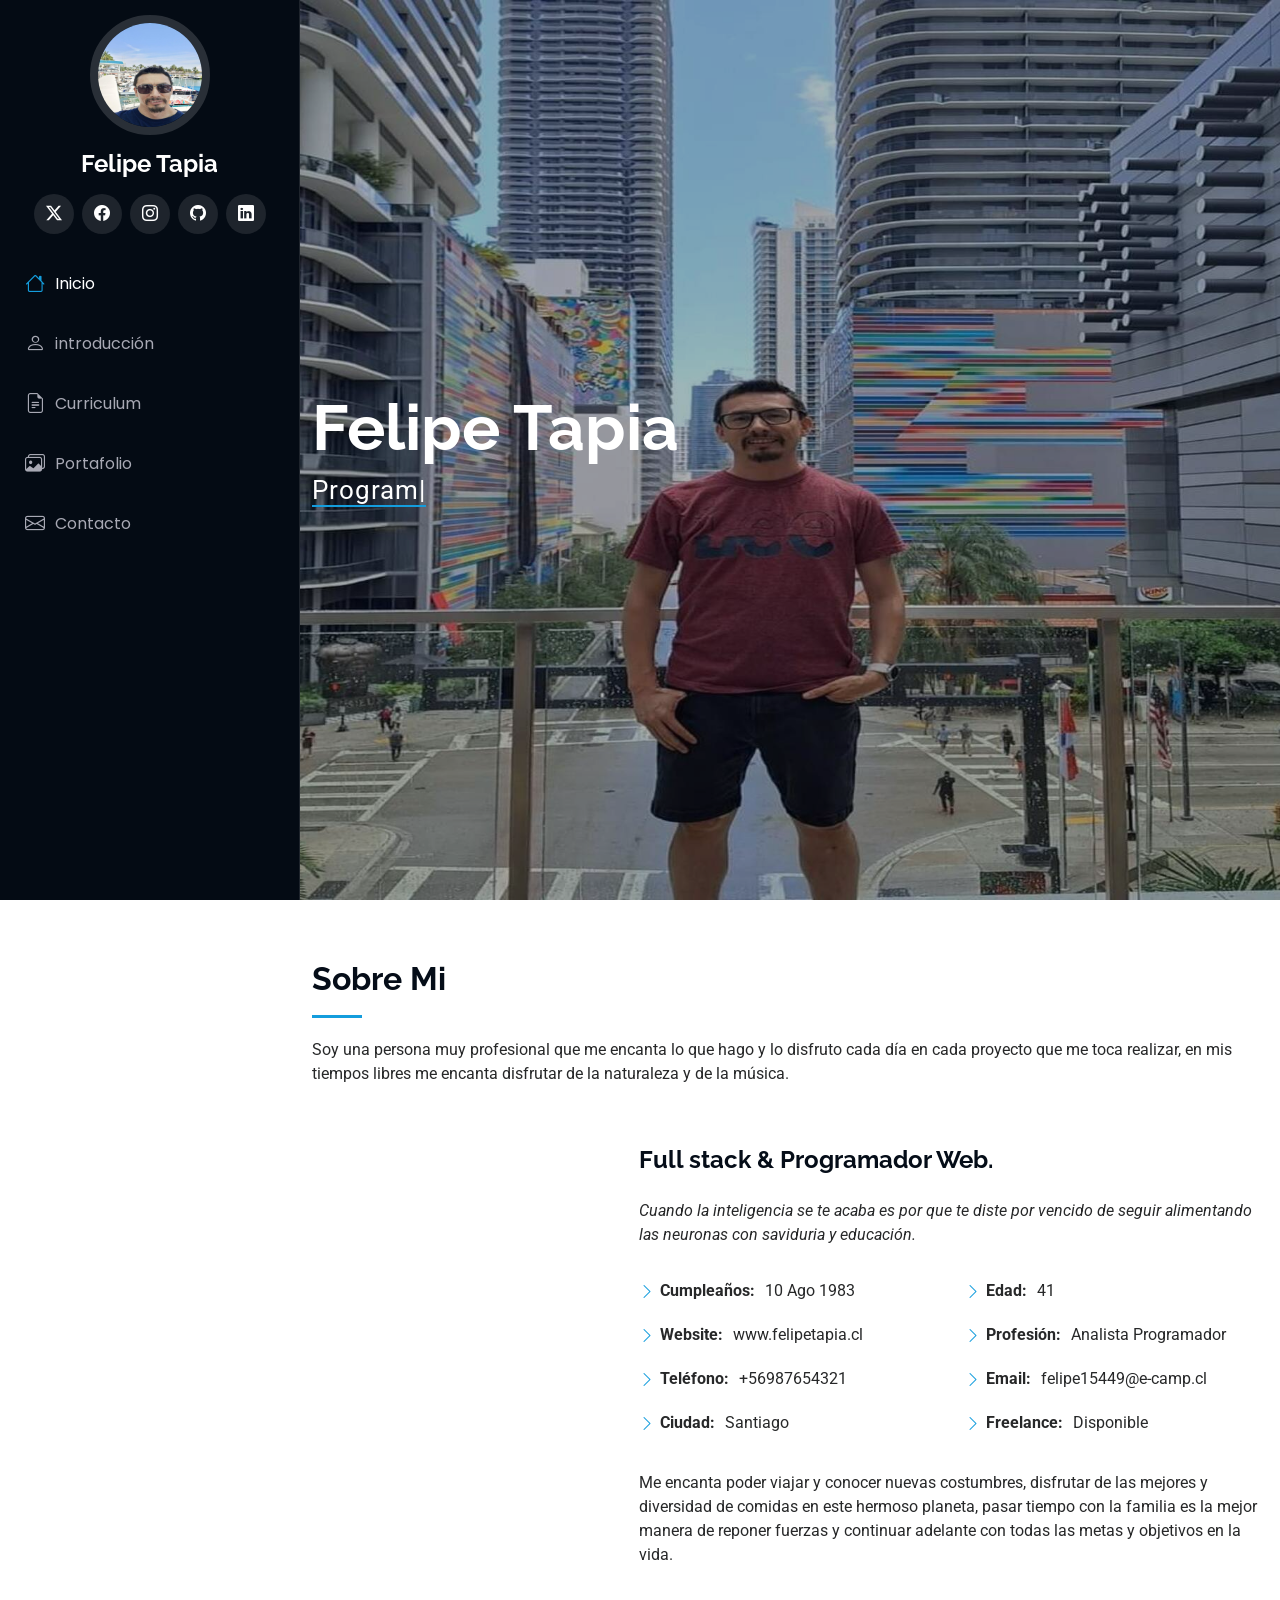
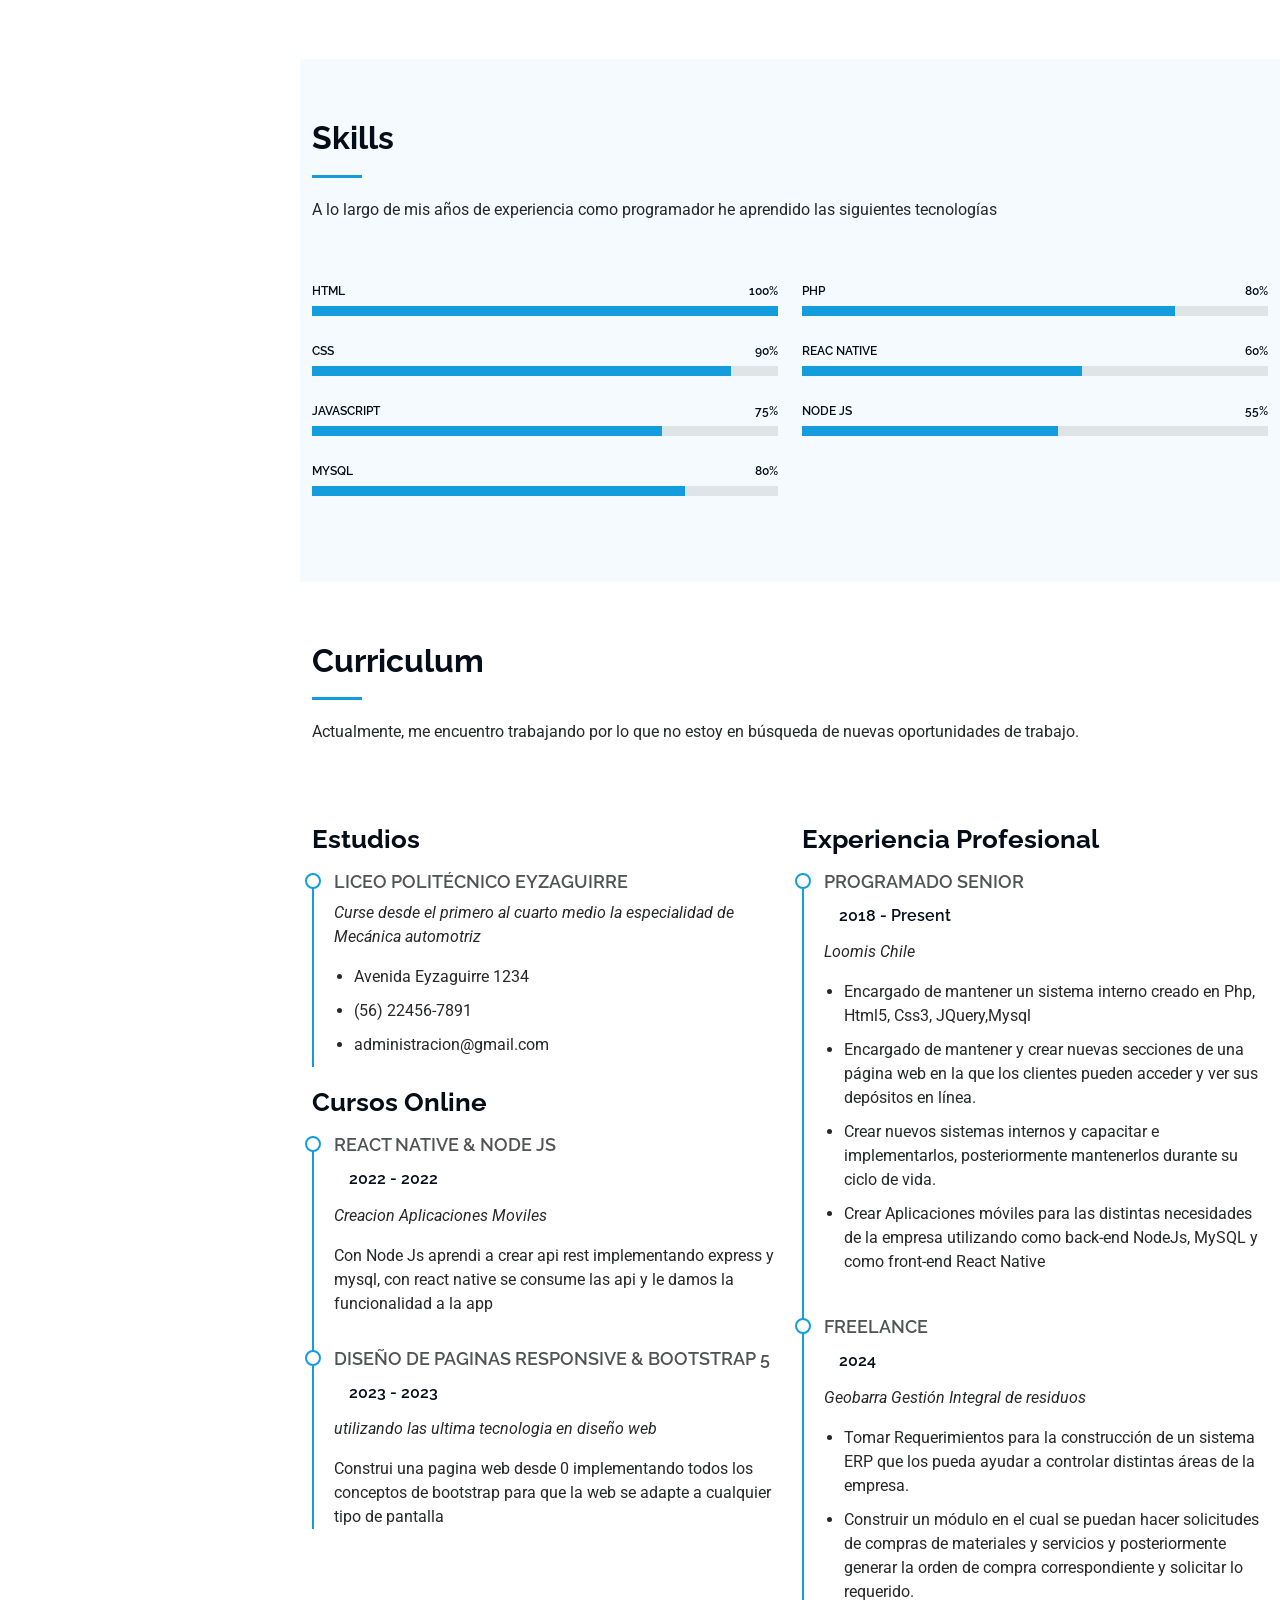
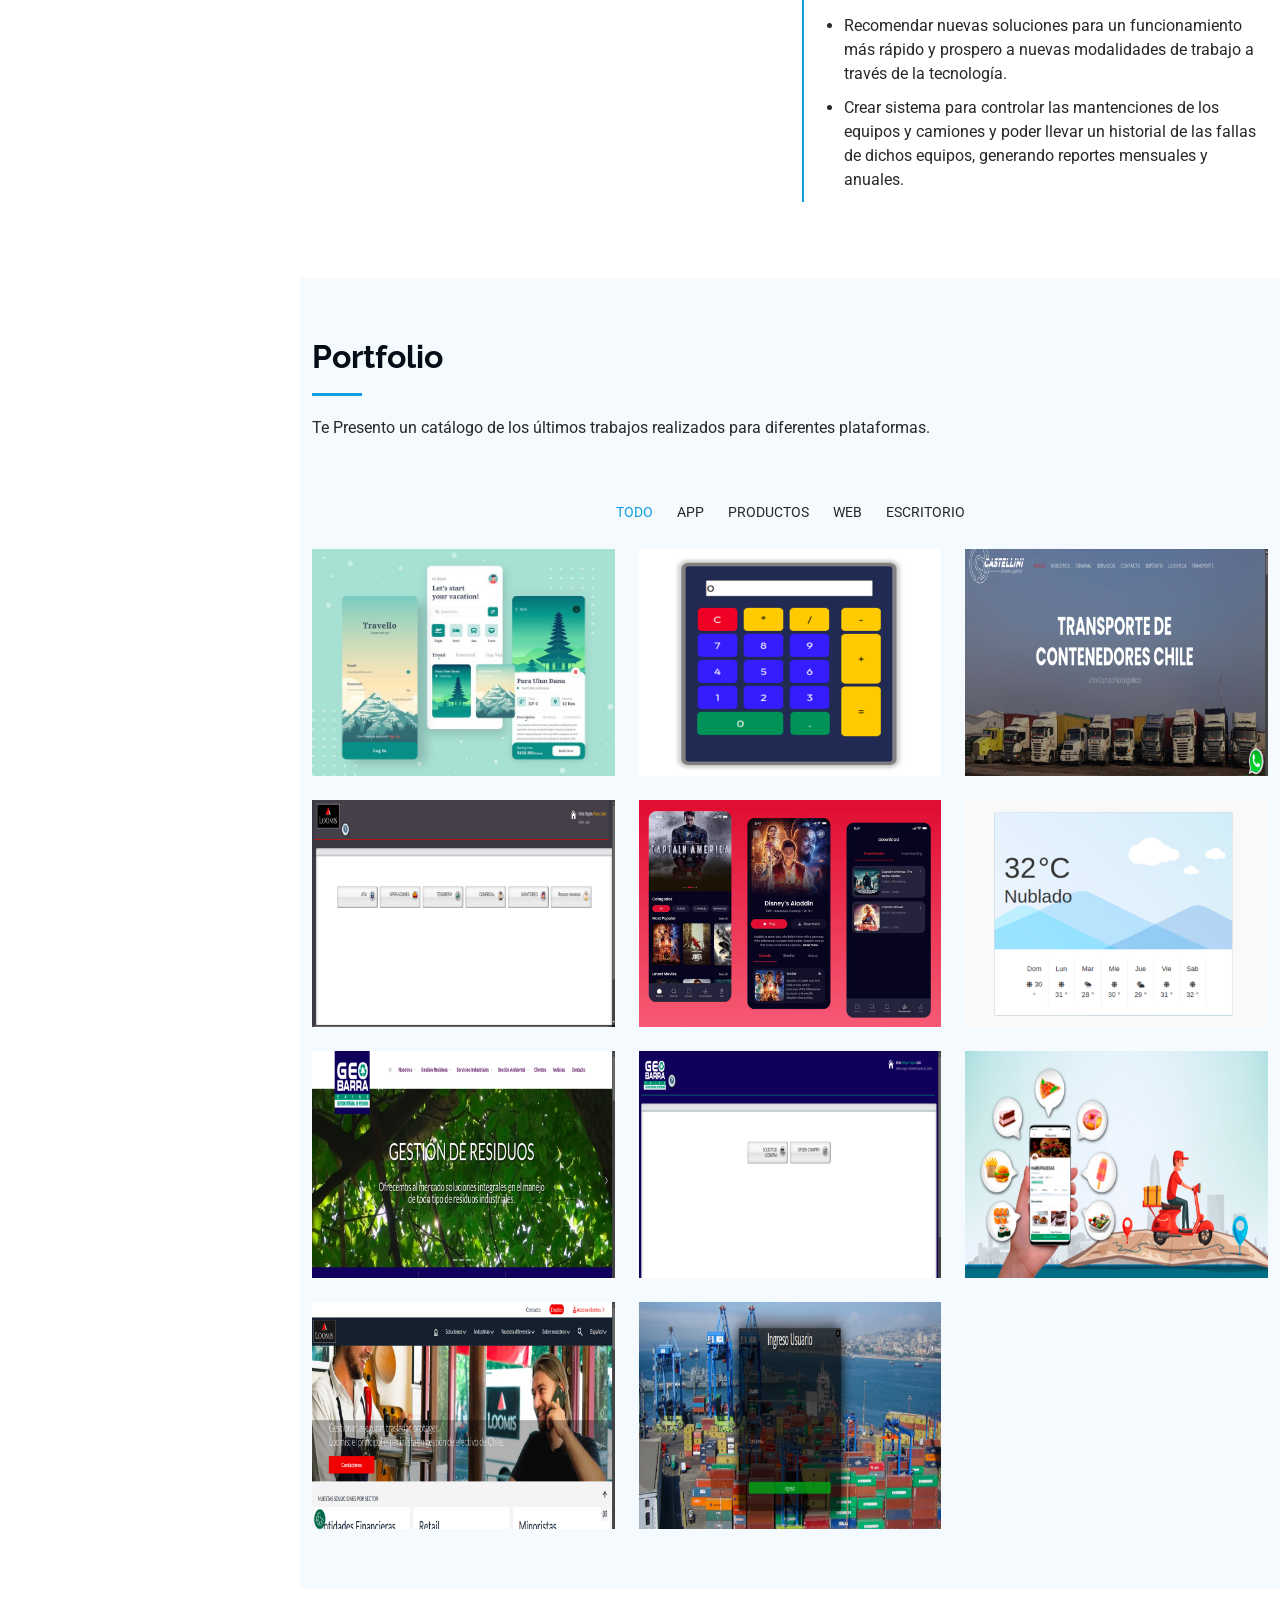
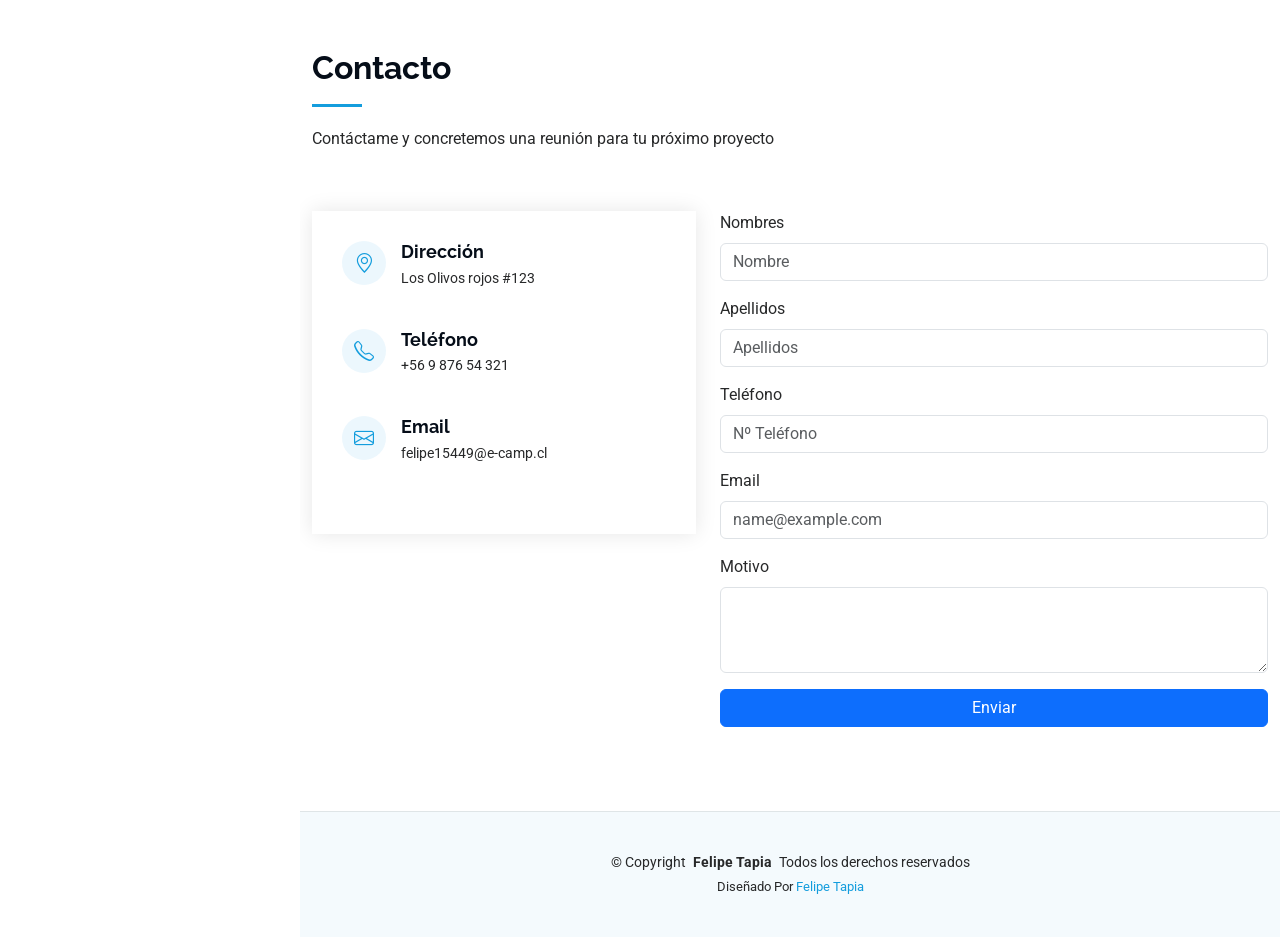
==== commit 2b1a0ce8: "Actualizando fotos" ====
--- a/index.html
+++ b/index.html
@@ -37,7 +37,7 @@
     <i class="header-toggle d-xl-none bi bi-list"></i>
 
     <div class="profile-img">
-      <img src="assets/img/my-profile-img.jpg" alt="" class="img-fluid rounded-circle">
+      <img src="assets/img/foto-perfil.jpg" alt="" class="img-fluid rounded-circle">
     </div>
 
     <a href="index.html" class="logo d-flex align-items-center justify-content-center">
@@ -71,7 +71,7 @@
     <!-- Hero Section -->
     <section id="inicio" class="hero section dark-background">
 
-      <img src="assets/img/hero-bg.jpg" alt="" data-aos="fade-in" class="">
+      <img src="assets/img/foto-portada.jpg" alt="" data-aos="fade-in" class="">
 
       <div class="container" data-aos="fade-up" data-aos-delay="100">
         <h2>Felipe Tapia</h2>
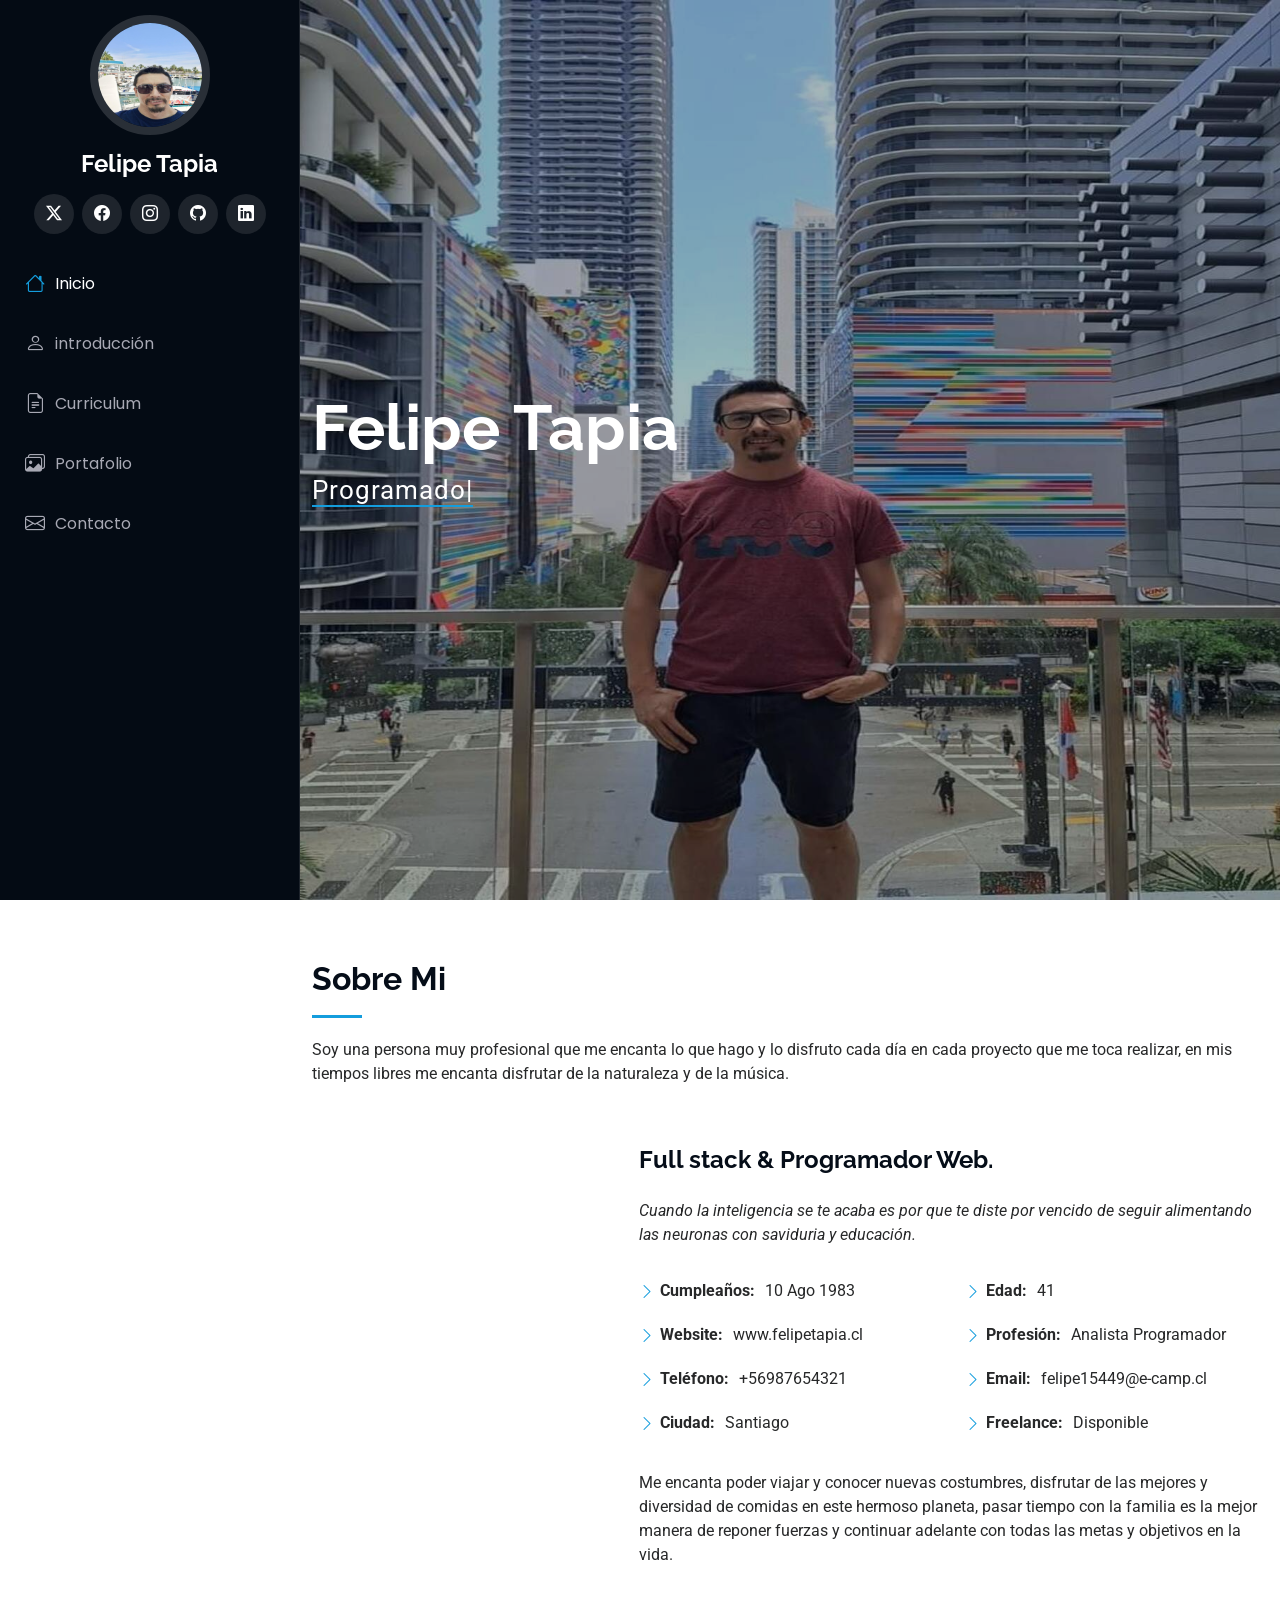
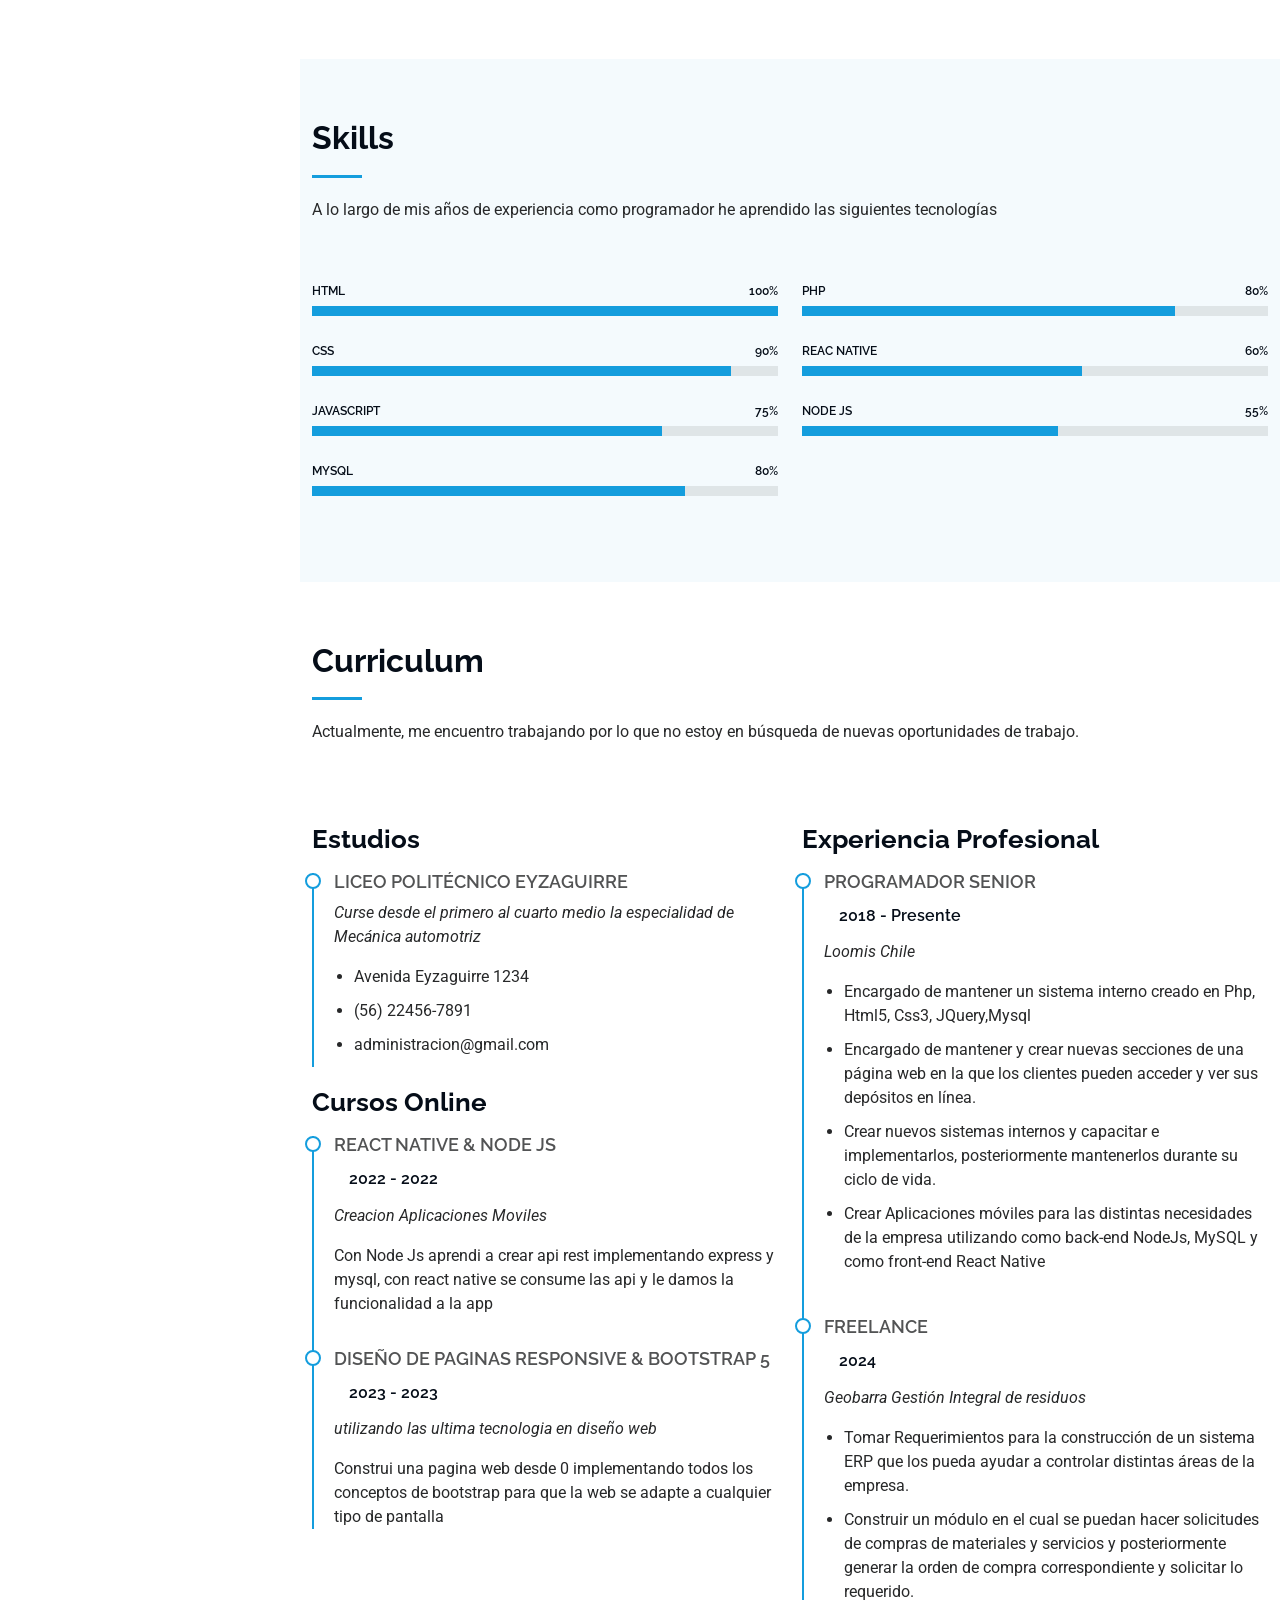
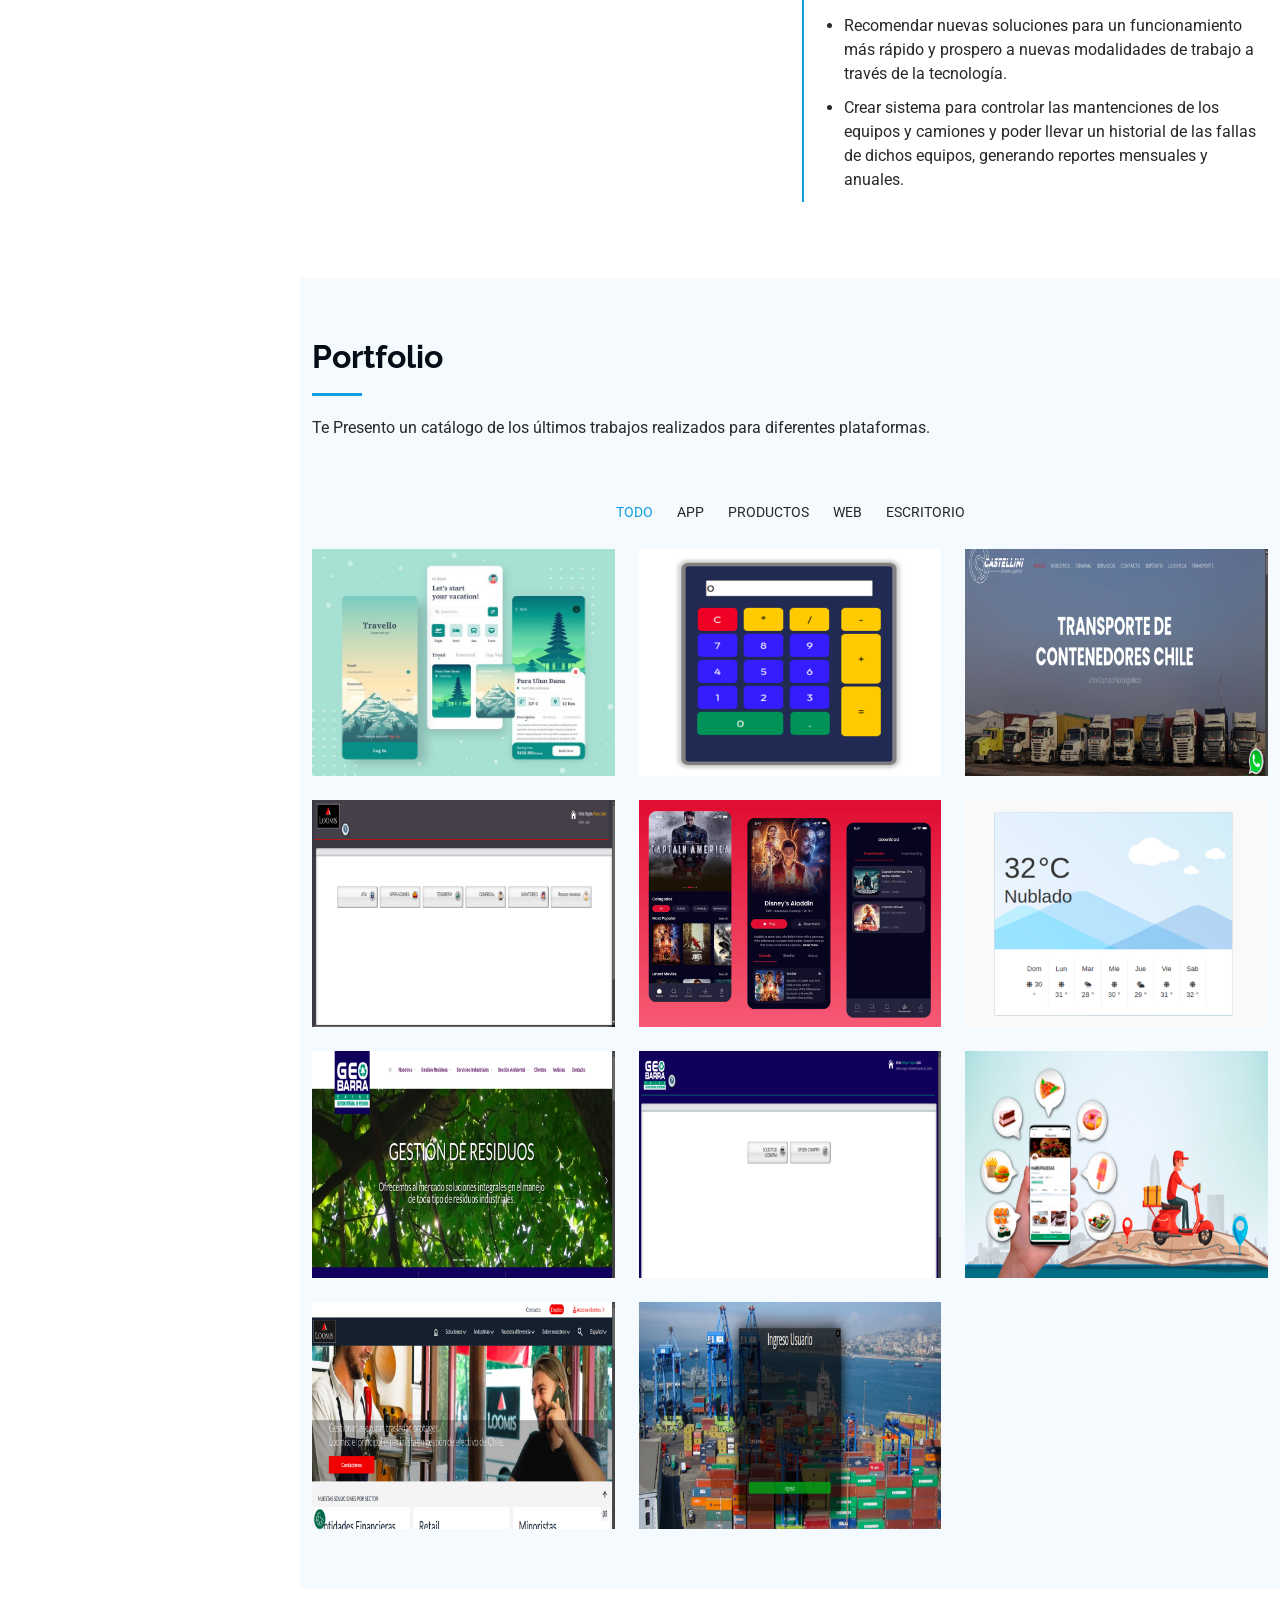
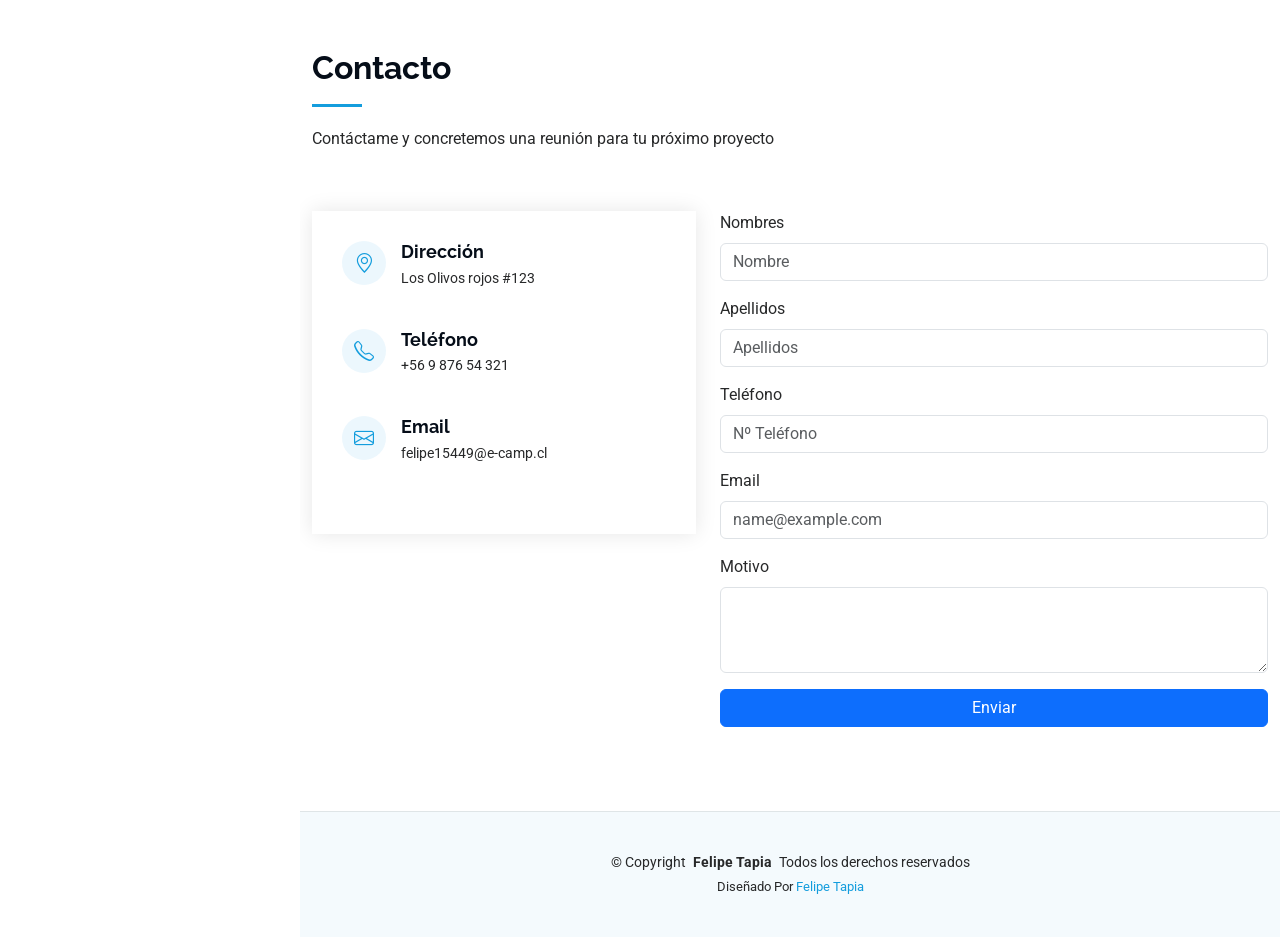
==== commit 83e7805d: "Agregando calculadora" ====
--- a/index.html
+++ b/index.html
@@ -50,7 +50,7 @@
       <a href="#" class="twitter"><i class="bi bi-twitter-x"></i></a>
       <a href="#" class="facebook"><i class="bi bi-facebook"></i></a>
       <a href="#" class="instagram"><i class="bi bi-instagram"></i></a>
-      <a href="#" class="google-plus"><i class="bi bi-github"></i></a>
+      <a href="https://github.com/Felipe-Tapia-bootcam" class="google-plus"><i class="bi bi-github"></i></a>
       <a href="#" class="linkedin"><i class="bi bi-linkedin"></i></a>
     </div>
 
@@ -252,8 +252,8 @@
           <div class="col-lg-6" data-aos="fade-up" data-aos-delay="200">
             <h3 class="resume-title">Experiencia Profesional</h3>
             <div class="resume-item">
-              <h4>Programado Senior</h4>
-              <h5>2018 - Present</h5>
+              <h4>Programador Senior</h4>
+              <h5>2018 - Presente</h5>
               <p><em>Loomis Chile </em></p>
               <ul>
                 <li>Encargado de mantener un sistema interno creado en Php, Html5, Css3, JQuery,Mysql</li>
@@ -313,7 +313,7 @@
                   <h4>App Travel</h4>
                   <p>App Móvil para Viajeros</p>
                   <a href="assets/img/portfolio/travel-app.jpg" title="App Travel" data-gallery="portfolio-gallery-app" class="glightbox preview-link"><i class="bi bi-zoom-in"></i></a>
-                  <a href="https//github.com" title="More Details" class="details-link"><i class="bi bi-link-45deg"></i></a>
+                  <a href="https://github.com/Felipe-Tapia-bootcam/portafolio-web" title="More Details" class="details-link"><i class="bi bi-link-45deg"></i></a>
                 </div>
               </div>
             </div><!-- End Portfolio Item -->
@@ -325,7 +325,8 @@
                   <h4>Calculadora</h4>
                   <p>Calucaldora Pequeña</p>
                   <a href="assets/img/portfolio/calculadora.png" title="Calculadora" data-gallery="portfolio-gallery-product" class="glightbox preview-link"><i class="bi bi-zoom-in"></i></a>
-                  <a href="#" title="More Details" class="details-link"><i class="bi bi-link-45deg"></i></a>
+                  <a href="calculadora.html" title="More Details" class="details-link"><i class="bi bi-link-45deg"></i></a>
+                  
                 </div>
               </div>
             </div><!-- End Portfolio Item -->
@@ -337,7 +338,7 @@
                   <h4>Web Castellini</h4>
                   <p>Pagina Web Empresa Castellini</p>
                   <a href="assets/img/portfolio/web-1.png" title="Castellini" data-gallery="portfolio-gallery-branding" class="glightbox preview-link"><i class="bi bi-zoom-in"></i></a>
-                  <a href="#" title="More Details" class="details-link"><i class="bi bi-link-45deg"></i></a>
+                  <a href="https://github.com/Felipe-Tapia-bootcam/portafolio-web" title="More Details" class="details-link"><i class="bi bi-link-45deg"></i></a>
                 </div>
               </div>
             </div><!-- End Portfolio Item -->
@@ -349,7 +350,7 @@
                   <h4>Sistema Loomis</h4>
                   <p>Sistema Integral Loomis</p>
                   <a href="assets/img/portfolio/escritorio-1.png" title="Loomis System" data-gallery="portfolio-gallery-book" class="glightbox preview-link"><i class="bi bi-zoom-in"></i></a>
-                  <a href="#" title="More Details" class="details-link"><i class="bi bi-link-45deg"></i></a>
+                  <a href="https://github.com/Felipe-Tapia-bootcam/portafolio-web" title="More Details" class="details-link"><i class="bi bi-link-45deg"></i></a>
                 </div>
               </div>
             </div><!-- End Portfolio Item -->
@@ -361,7 +362,7 @@
                   <h4>App Movies</h4>
                   <p>App de catálogos de películas</p>
                   <a href="assets/img/portfolio/app-movies.jpg" title="App Movies" data-gallery="portfolio-gallery-app" class="glightbox preview-link"><i class="bi bi-zoom-in"></i></a>
-                  <a href="#" title="More Details" class="details-link"><i class="bi bi-link-45deg"></i></a>
+                  <a href="https://github.com/Felipe-Tapia-bootcam/portafolio-web" title="More Details" class="details-link"><i class="bi bi-link-45deg"></i></a>
                 </div>
               </div>
             </div><!-- End Portfolio Item -->
@@ -373,7 +374,7 @@
                   <h4>Clima</h4>
                   <p>Controlador del clima</p>
                   <a href="assets/img/portfolio/celcius.png" title="Clima" data-gallery="portfolio-gallery-product" class="glightbox preview-link"><i class="bi bi-zoom-in"></i></a>
-                  <a href="#" title="More Details" class="details-link"><i class="bi bi-link-45deg"></i></a>
+                  <a href="https://github.com/Felipe-Tapia-bootcam/portafolio-web" title="More Details" class="details-link"><i class="bi bi-link-45deg"></i></a>
                 </div>
               </div>
             </div><!-- End Portfolio Item -->
@@ -385,7 +386,7 @@
                   <h4>Geobarra</h4>
                   <p>Web Empresa Geobarra</p>
                   <a href="assets/img/portfolio/web-2.png" title="geobarra" data-gallery="portfolio-gallery-branding" class="glightbox preview-link"><i class="bi bi-zoom-in"></i></a>
-                  <a href="#" title="More Details" class="details-link"><i class="bi bi-link-45deg"></i></a>
+                  <a href="https://github.com/Felipe-Tapia-bootcam/portafolio-web" title="More Details" class="details-link"><i class="bi bi-link-45deg"></i></a>
                 </div>
               </div>
             </div><!-- End Portfolio Item -->
@@ -397,7 +398,7 @@
                   <h4>Sistema Geobarra</h4>
                   <p>Sistema Integral Geobarra</p>
                   <a href="assets/img/portfolio/escritorio-2.png" title="Geobarra System" data-gallery="portfolio-gallery-book" class="glightbox preview-link"><i class="bi bi-zoom-in"></i></a>
-                  <a href="#" title="More Details" class="details-link"><i class="bi bi-link-45deg"></i></a>
+                  <a href="https://github.com/Felipe-Tapia-bootcam/portafolio-web" title="More Details" class="details-link"><i class="bi bi-link-45deg"></i></a>
                 </div>
               </div>
             </div><!-- End Portfolio Item -->
@@ -409,7 +410,7 @@
                   <h4>App delivery</h4>
                   <p>App Venta comida rápida</p>
                   <a href="assets/img/portfolio/app-delivery.jpg" title="App Delivery" data-gallery="portfolio-gallery-app" class="glightbox preview-link"><i class="bi bi-zoom-in"></i></a>
-                  <a href="#" title="More Details" class="details-link"><i class="bi bi-link-45deg"></i></a>
+                  <a href="https://github.com/Felipe-Tapia-bootcam/portafolio-web" title="More Details" class="details-link"><i class="bi bi-link-45deg"></i></a>
                 </div>
               </div>
             </div><!-- End Portfolio Item -->
@@ -423,7 +424,7 @@
                   <h4>web Loomis</h4>
                   <p>Pagina Web Loomis</p>
                   <a href="assets/img/portfolio/web-3.png" title="Loomis" data-gallery="portfolio-gallery-branding" class="glightbox preview-link"><i class="bi bi-zoom-in"></i></a>
-                  <a href="#" title="More Details" class="details-link"><i class="bi bi-link-45deg"></i></a>
+                  <a href="https://github.com/Felipe-Tapia-bootcam/portafolio-web" title="More Details" class="details-link"><i class="bi bi-link-45deg"></i></a>
                 </div>
               </div>
             </div><!-- End Portfolio Item -->
@@ -435,7 +436,7 @@
                   <h4>Sitema Castellini</h4>
                   <p>Sistema Integral Castellini</p>
                   <a href="assets/img/portfolio/escritorio-3.png" title="Castellini System" data-gallery="portfolio-gallery-book" class="glightbox preview-link"><i class="bi bi-zoom-in"></i></a>
-                  <a href="#" title="More Details" class="details-link"><i class="bi bi-link-45deg"></i></a>
+                  <a href="https://github.com/Felipe-Tapia-bootcam/portafolio-web" title="More Details" class="details-link"><i class="bi bi-link-45deg"></i></a>
                 </div>
               </div>
             </div><!-- End Portfolio Item -->
